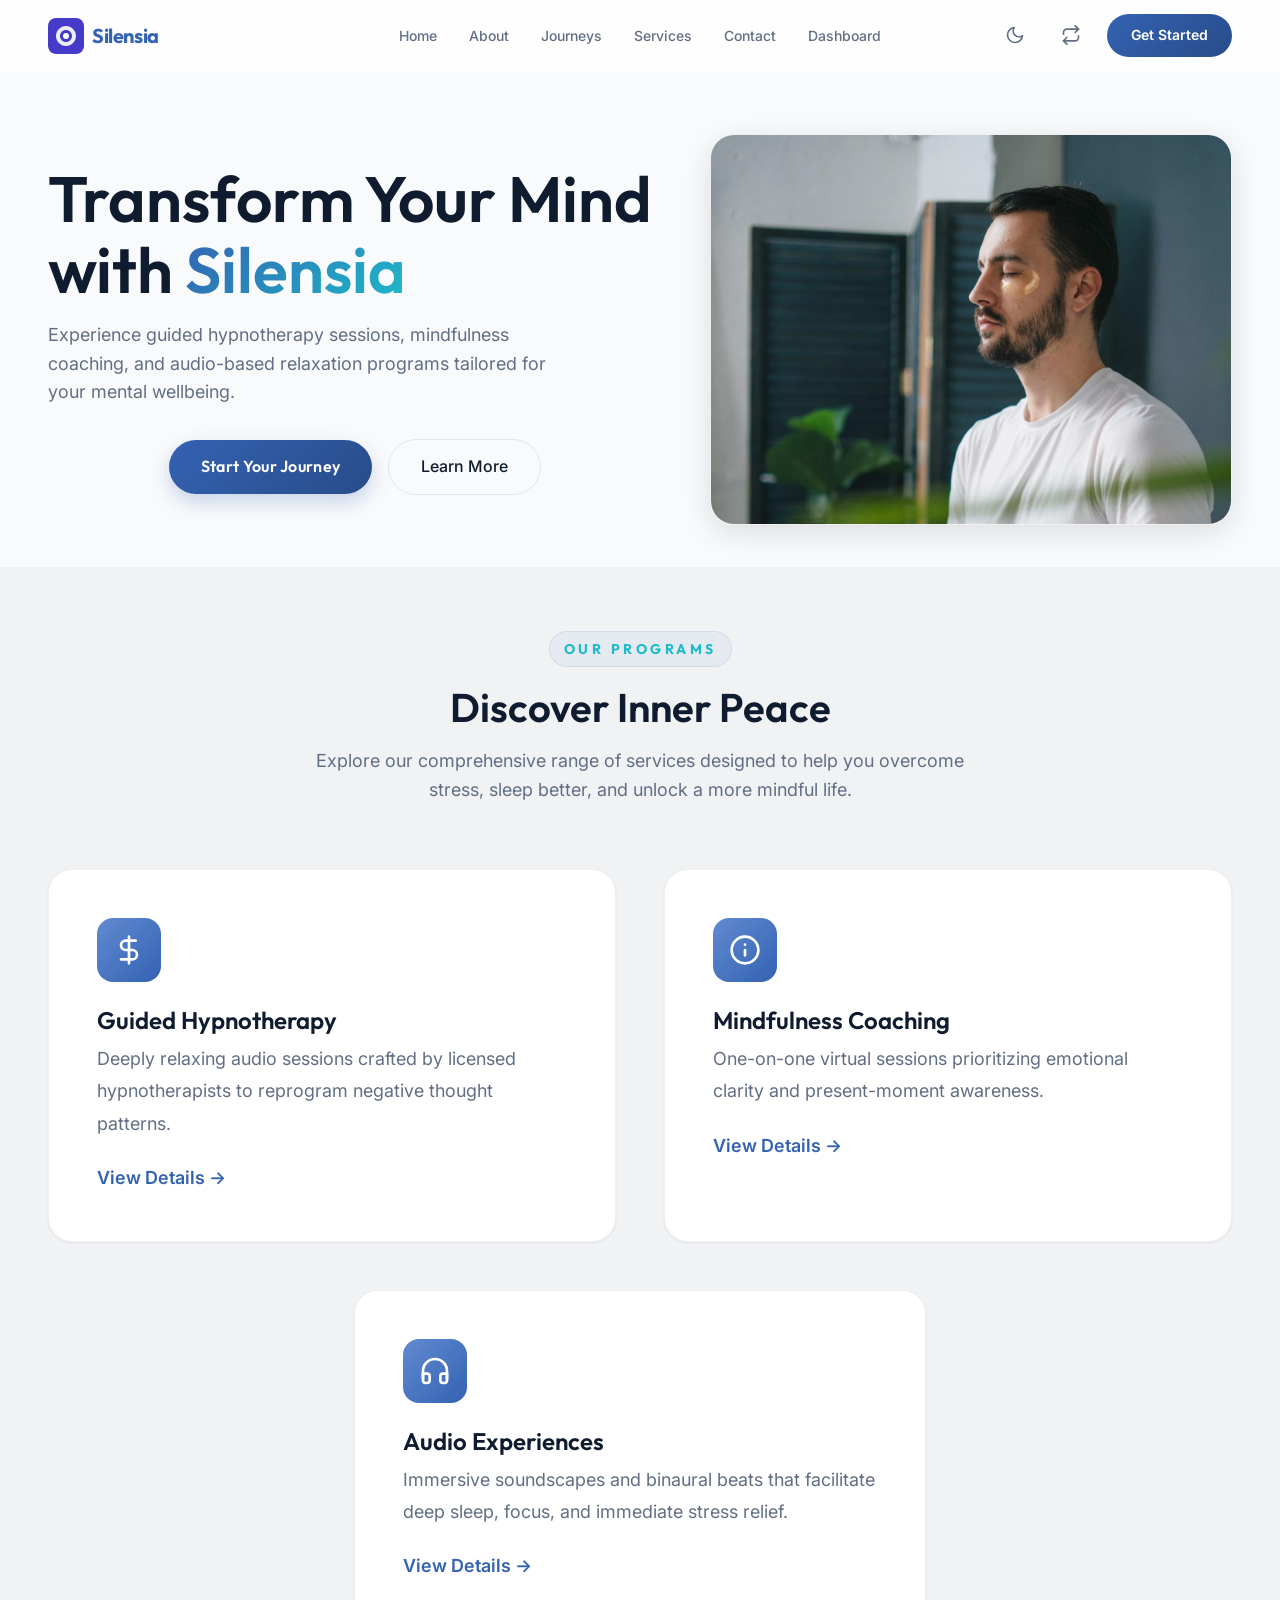
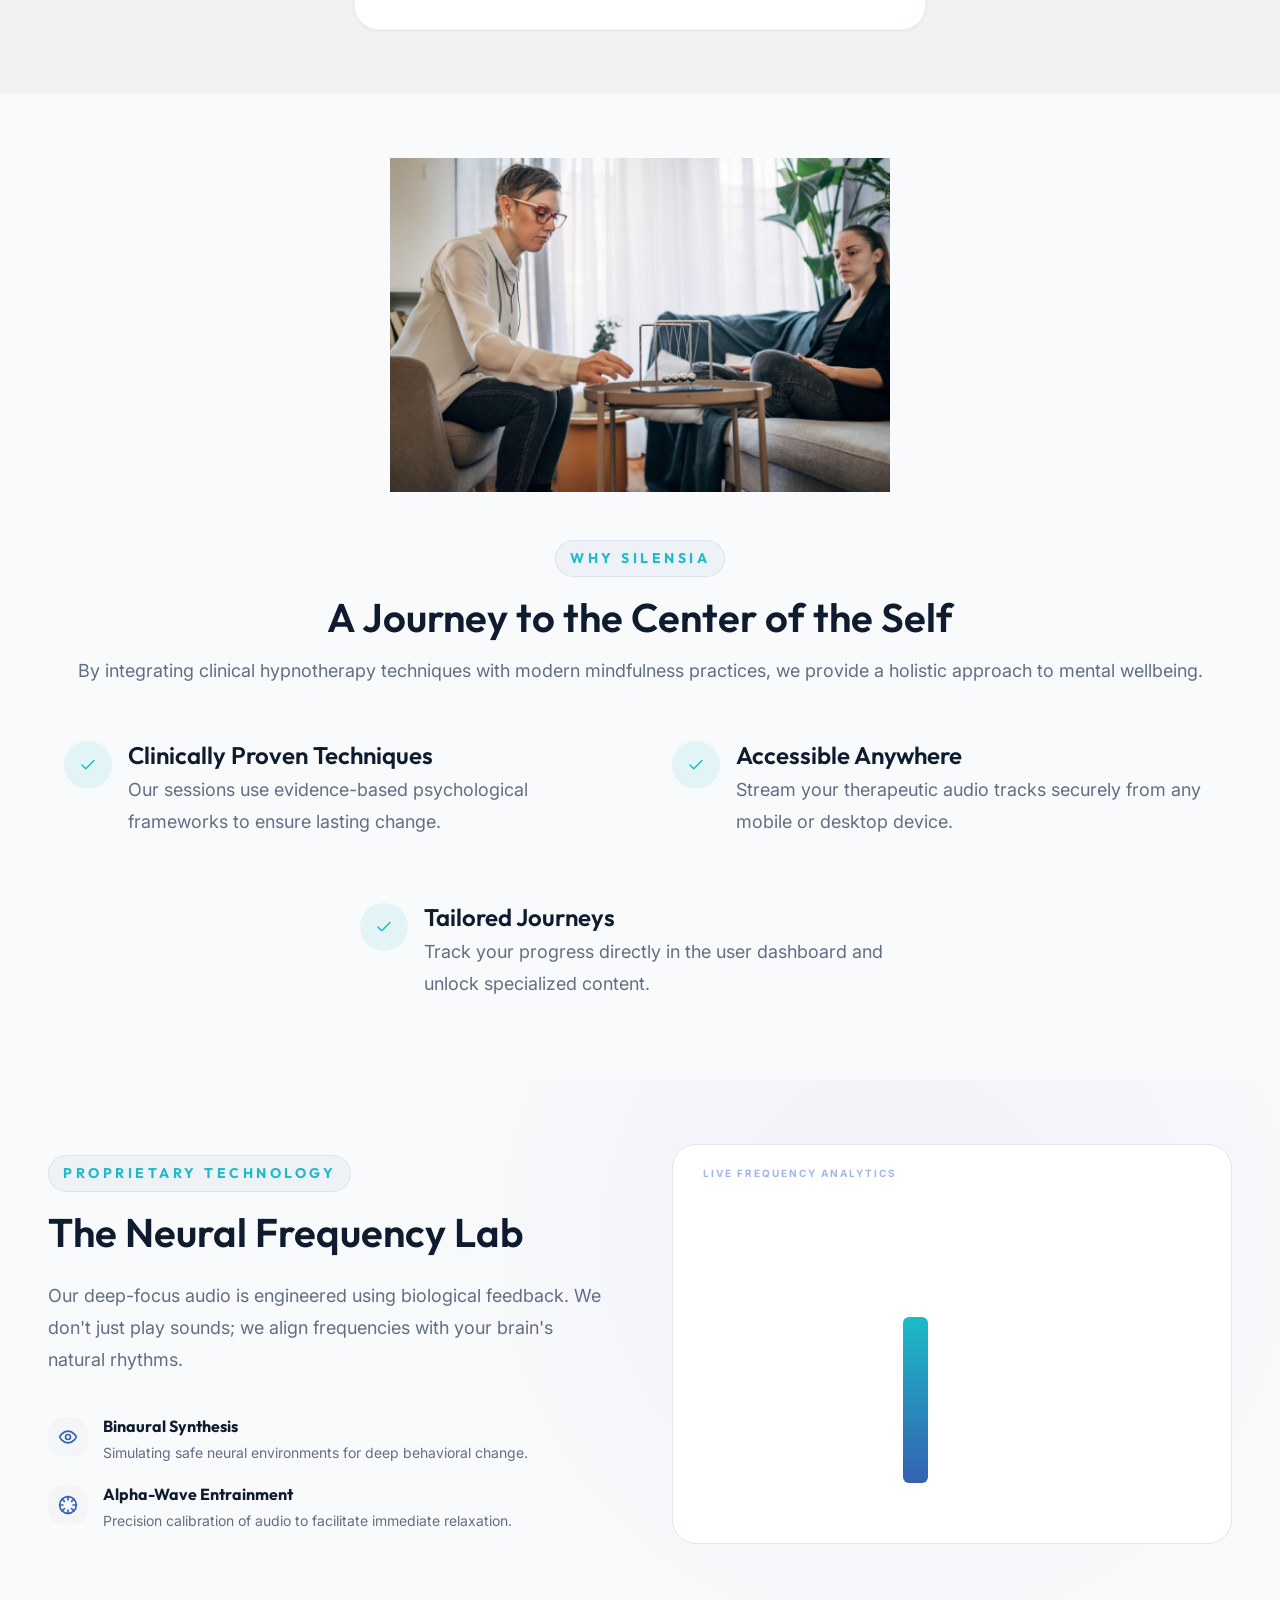
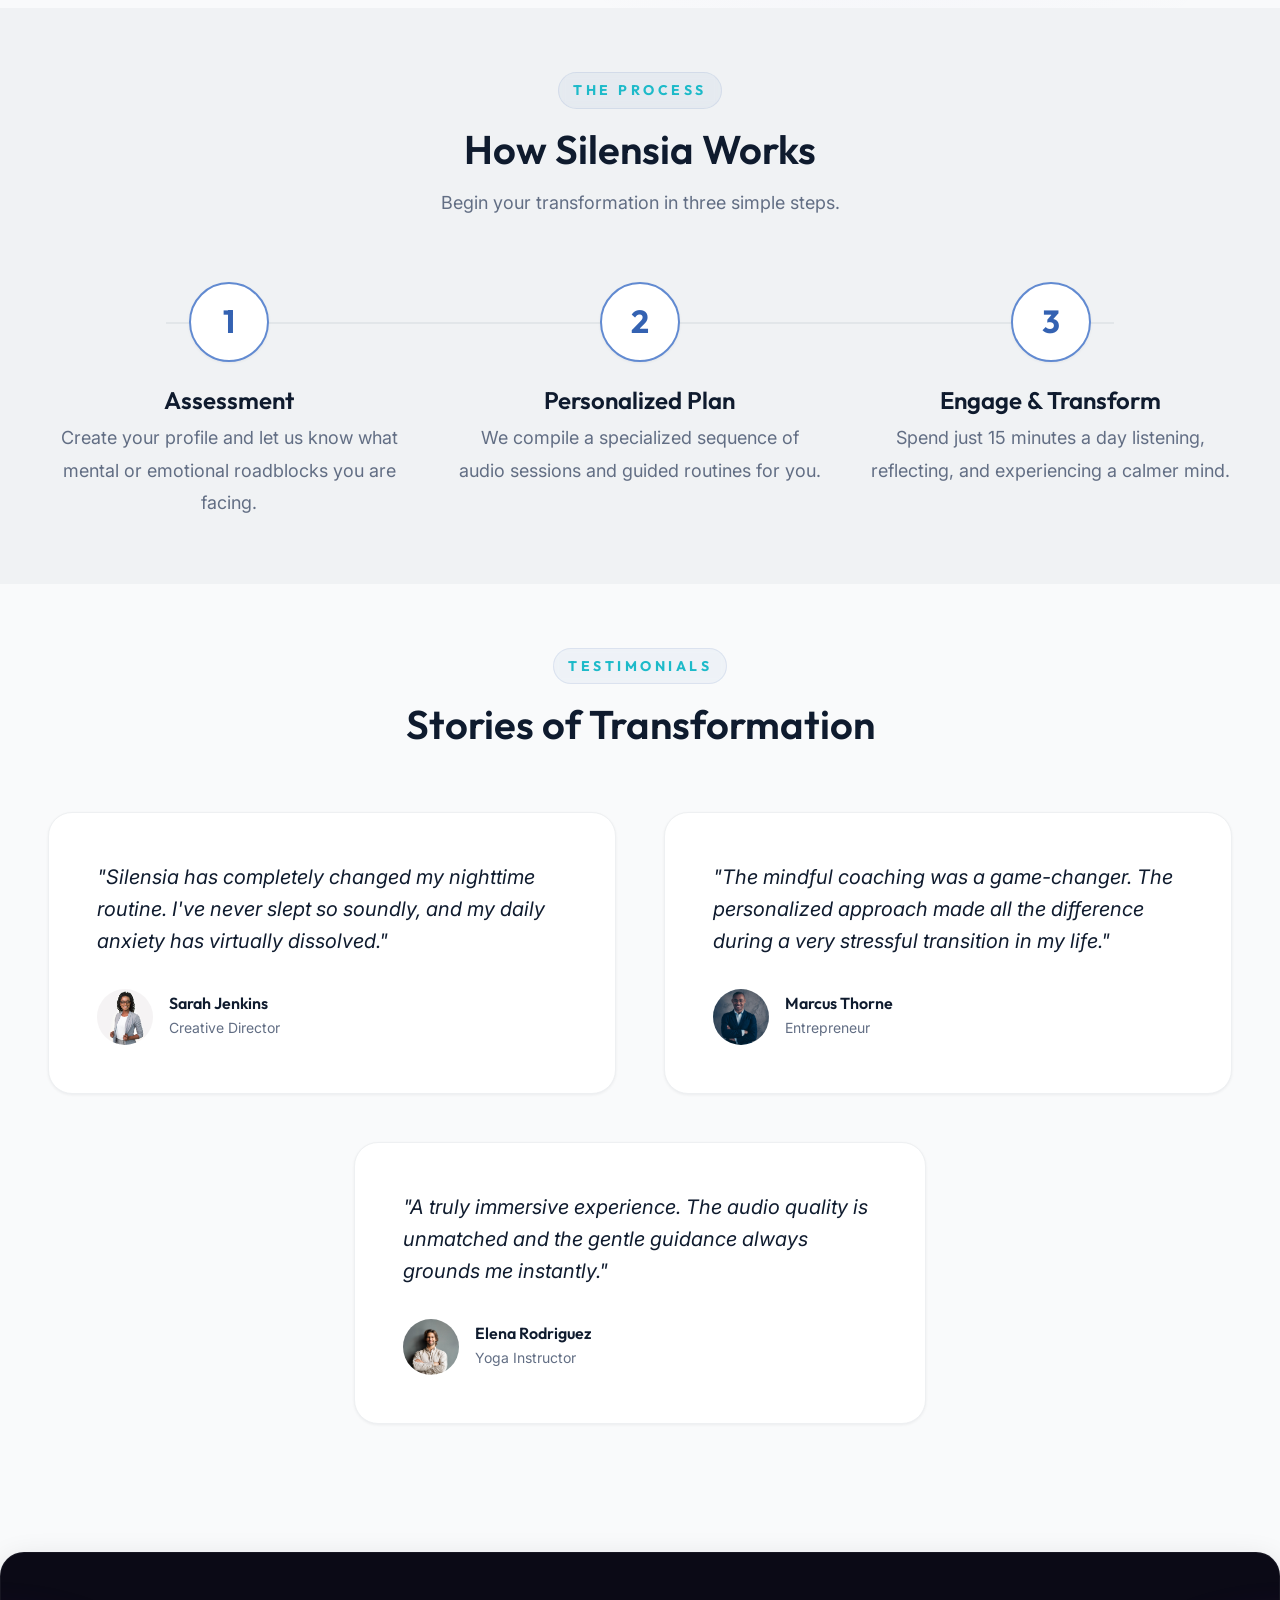
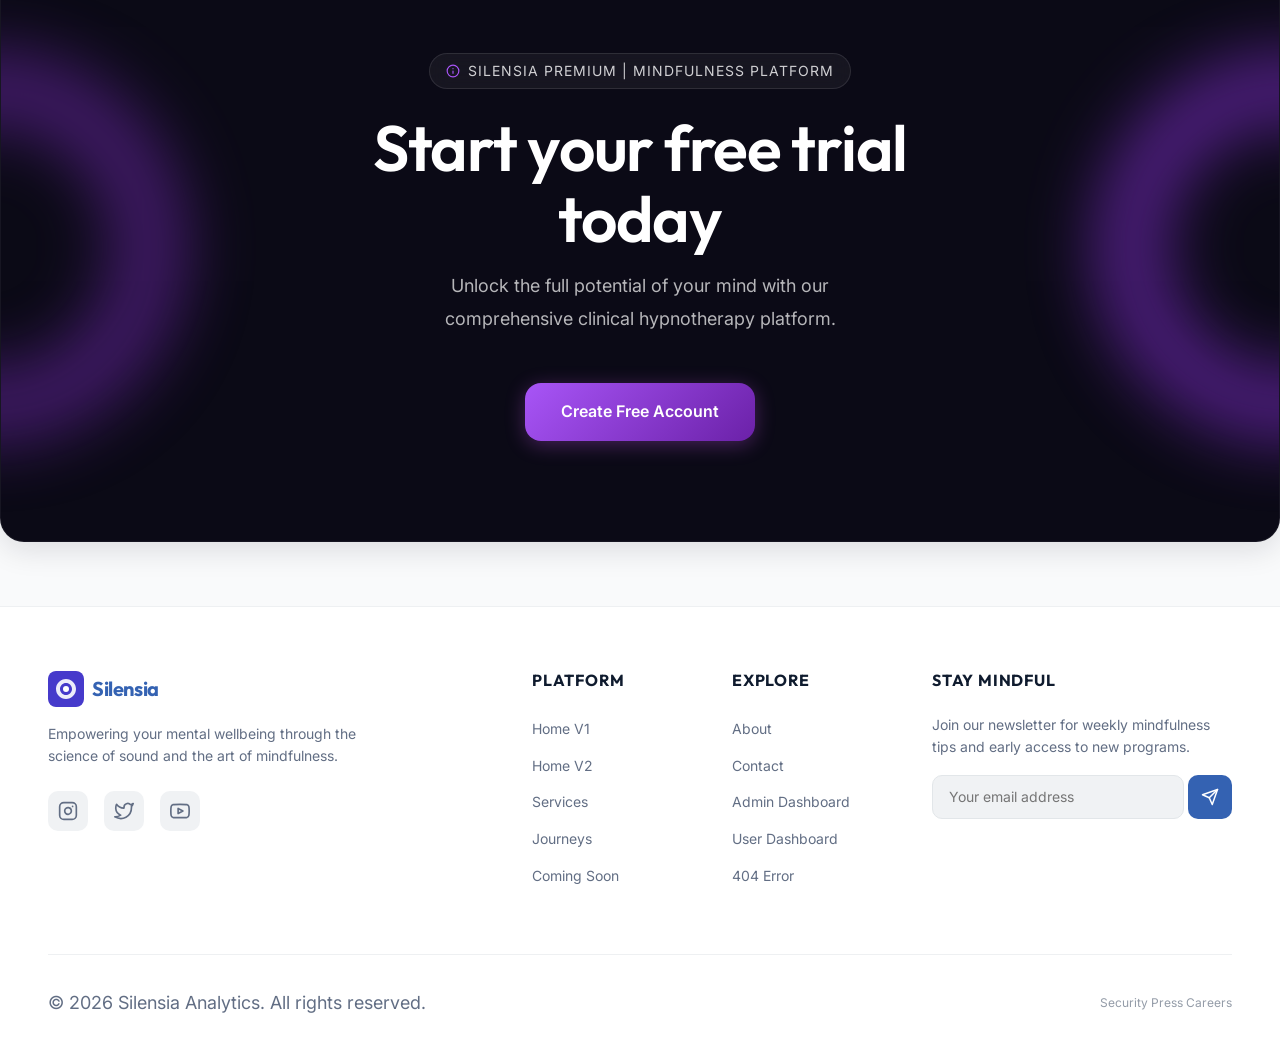
==== index.html @ dec92859 "Initial commit" ====
<!DOCTYPE html>
<html lang="en" dir="ltr" data-theme="light">
<head>
  <meta charset="UTF-8" />
  <meta name="viewport" content="width=device-width, initial-scale=1.0" />
  <meta name="description" content="Silensia — Transform your mind through guided hypnotherapy sessions, mindfulness coaching, and audio-based relaxation programs." />
  <title>Silensia — Hypnotherapy & Mindfulness</title>

  <!-- Stylesheets -->
  <link rel="stylesheet" href="css/global.css" />
  <link rel="stylesheet" href="css/index.css" />

  <link rel="icon" type="image/svg+xml" href="favicon.svg" />
</head>
<body>

  <!-- ================================================
       HEADER
       ================================================ -->
  <header class="site-header" id="site-header">

    <!-- Left: Brand -->
    <a href="index.html" class="nav-brand">
      <svg class="nav-logo" viewBox="0 0 36 36" fill="none" xmlns="http://www.w3.org/2000/svg">
        <rect width="36" height="36" rx="8" fill="hsl(245, 58%, 51%)"/>
        <path d="M18 8C12.48 8 8 12.48 8 18s4.48 10 10 10 10-4.48 10-10S23.52 8 18 8zm0 16c-3.31 0-6-2.69-6-6s2.69-6 6-6 6 2.69 6 6-2.69 6-6 6z" fill="white" opacity="0.9"/>
        <circle cx="18" cy="18" r="3" fill="white"/>
      </svg>
      <span class="nav-brand-name">Silensia</span>
    </a>

    <!-- Center: Navigation Links -->
    <nav class="nav-links" role="navigation" aria-label="Main navigation">
      <ul>
        <li class="dropdown">
          <a href="#" class="dropdown-toggle active">Home</a>
          <ul class="dropdown-menu">
            <li><a href="index.html">Home V1</a></li>
            <li><a href="home-v2.html">Home V2</a></li>
          </ul>
        </li>
        <li><a href="pages/about.html">About</a></li>
        <li><a href="pages/journeys.html">Journeys</a></li>
        <li><a href="pages/services.html">Services</a></li>
        <li><a href="pages/contact.html">Contact</a></li>
        <li class="dropdown">
          <a href="#" class="dropdown-toggle">Dashboard</a>
          <ul class="dropdown-menu">
            <li><a href="pages/user-dashboard.html">User Dashboard</a></li>
            <li><a href="pages/admin-dashboard.html">Admin Dashboard</a></li>
          </ul>
        </li>
      </ul>
    </nav>

    <!-- Right: Actions -->
    <div class="nav-actions">
      <button class="theme-toggle" aria-label="Toggle theme" id="header-theme-toggle"></button>
      <button class="rtl-toggle" aria-label="Toggle RTL" id="header-rtl-toggle"></button>
      <a href="pages/login.html" class="nav-cta" id="header-cta">Get Started</a>
    </div>

    <!-- Hamburger (mobile/tablet only) -->
    <button class="hamburger" aria-label="Open menu" aria-expanded="false" id="hamburger-btn">
      <span></span>
      <span></span>
      <span></span>
    </button>

  </header>

  <!-- ================================================
       SIDE NAV OVERLAY
       ================================================ -->
  <div class="sidenav-overlay" id="sidenav-overlay"></div>

  <!-- ================================================
       SIDE NAV DRAWER
       ================================================ -->
  <aside class="sidenav" id="sidenav" role="dialog" aria-label="Mobile navigation">

    <!-- Sidenav Header -->
    <div class="sidenav-header">
      <a href="index.html" class="nav-brand">
        <svg class="nav-logo" viewBox="0 0 36 36" fill="none" xmlns="http://www.w3.org/2000/svg">
          <rect width="36" height="36" rx="8" fill="hsl(245, 58%, 51%)"/>
          <path d="M18 8C12.48 8 8 12.48 8 18s4.48 10 10 10 10-4.48 10-10S23.52 8 18 8zm0 16c-3.31 0-6-2.69-6-6s2.69-6 6-6 6 2.69 6 6-2.69 6-6 6z" fill="white" opacity="0.9"/>
          <circle cx="18" cy="18" r="3" fill="white"/>
        </svg>
        <span class="nav-brand-name">Silensia</span>
      </a>
      <button class="sidenav-close" aria-label="Close menu" id="sidenav-close-btn">
        <svg xmlns="http://www.w3.org/2000/svg" width="20" height="20" viewBox="0 0 24 24" fill="none" stroke="currentColor" stroke-width="2" stroke-linecap="round" stroke-linejoin="round">
          <line x1="18" y1="6" x2="6" y2="18"/><line x1="6" y1="6" x2="18" y2="18"/>
        </svg>
      </button>
    </div>

    <!-- Sidenav Links -->
    <nav class="sidenav-links" role="navigation" aria-label="Mobile navigation links">
      <ul>
        <li class="sidenav-dropdown">
          <div class="sidenav-dropdown-toggle">Home</div>
          <ul class="sidenav-dropdown-menu">
            <li><a href="index.html" class="active">Home V1</a></li>
            <li><a href="home-v2.html">Home V2</a></li>
          </ul>
        </li>
        <li><a href="pages/about.html">About</a></li>
        <li><a href="pages/journeys.html">Journeys</a></li>
        <li><a href="pages/services.html">Services</a></li>
        <li><a href="pages/contact.html">Contact</a></li>
        <li class="sidenav-dropdown">
          <div class="sidenav-dropdown-toggle">Dashboard</div>
          <ul class="sidenav-dropdown-menu">
            <li><a href="pages/user-dashboard.html">User Dashboard</a></li>
            <li><a href="pages/admin-dashboard.html">Admin Dashboard</a></li>
          </ul>
        </li>
      </ul>
    </nav>

    <div class="sidenav-divider"></div>

    <!-- Sidenav Toggles -->
    <div class="sidenav-toggles">
      <button class="theme-toggle" id="sidenav-theme-toggle"></button>
      <button class="rtl-toggle" id="sidenav-rtl-toggle"></button>
    </div>

    <div class="sidenav-divider"></div>

    <!-- Sidenav CTA -->
    <a href="pages/login.html" class="nav-cta sidenav-cta" id="sidenav-cta">Get Started</a>

  </aside>

  <!-- ================================================
       MAIN CONTENT
       ================================================ -->
  <main class="page-content">
    
    <!-- 1. Hero Section -->
    <section class="hero" aria-label="Hero Section">
      <div class="hero-content">
        <h1 class="hero-title">Transform Your Mind with <span>Silensia</span></h1>
        <p class="hero-text">Experience guided hypnotherapy sessions, mindfulness coaching, and audio-based relaxation programs tailored for your mental wellbeing.</p>
        <div class="hero-cta">
          <a href="pages/login.html" class="btn-primary">Start Your Journey</a>
          <a href="pages/about.html" class="btn-secondary">Learn More</a>
        </div>
      </div>
      <div class="hero-visual">
        <!-- User will replace src later. Using an empty class specifically for theming. -->
        <img src="images/Home V1/herosection-image.jpg" alt="Transformation through Silensia" id="home-hero-img">
      </div>
    </section>

    <!-- 2. Quick Services Overview -->
    <section class="services-overview">
      <div class="section-header">
        <span class="section-tag">Our Programs</span>
        <h2 class="section-title">Discover Inner Peace</h2>
        <p class="section-text">Explore our comprehensive range of services designed to help you overcome stress, sleep better, and unlock a more mindful life.</p>
      </div>
      <div class="services-grid">
        <!-- Service 1 -->
        <div class="service-card">
          <div class="service-icon">
            <svg xmlns="http://www.w3.org/2000/svg" width="32" height="32" viewBox="0 0 24 24" fill="none" stroke="currentColor" stroke-width="2" stroke-linecap="round" stroke-linejoin="round"><path d="M12 2v20M17 5H9.5a3.5 3.5 0 0 0 0 7h5a3.5 3.5 0 0 1 0 7H6"/></svg>
          </div>
          <h3 class="service-title">Guided Hypnotherapy</h3>
          <p class="service-desc">Deeply relaxing audio sessions crafted by licensed hypnotherapists to reprogram negative thought patterns.</p>
          <a href="pages/services.html" class="service-link">View Details &rarr;</a>
        </div>
        <!-- Service 2 -->
        <div class="service-card">
          <div class="service-icon">
            <svg xmlns="http://www.w3.org/2000/svg" width="32" height="32" viewBox="0 0 24 24" fill="none" stroke="currentColor" stroke-width="2" stroke-linecap="round" stroke-linejoin="round"><circle cx="12" cy="12" r="10"/><path d="M12 16v-4"/><path d="M12 8h.01"/></svg>
          </div>
          <h3 class="service-title">Mindfulness Coaching</h3>
          <p class="service-desc">One-on-one virtual sessions prioritizing emotional clarity and present-moment awareness.</p>
          <a href="pages/services.html" class="service-link">View Details &rarr;</a>
        </div>
        <!-- Service 3 -->
        <div class="service-card">
          <div class="service-icon">
            <svg xmlns="http://www.w3.org/2000/svg" width="32" height="32" viewBox="0 0 24 24" fill="none" stroke="currentColor" stroke-width="2" stroke-linecap="round" stroke-linejoin="round"><path d="M3 18v-6a9 9 0 0 1 18 0v6"/><path d="M21 19a2 2 0 0 1-2 2h-1a2 2 0 0 1-2-2v-3a2 2 0 0 1 2-2h3zM3 19a2 2 0 0 0 2 2h1a2 2 0 0 0 2-2v-3a2 2 0 0 0-2-2H3z"/></svg>
          </div>
          <h3 class="service-title">Audio Experiences</h3>
          <p class="service-desc">Immersive soundscapes and binaural beats that facilitate deep sleep, focus, and immediate stress relief.</p>
          <a href="pages/services.html" class="service-link">View Details &rarr;</a>
        </div>
      </div>
    </section>

    <!-- 3. Key Benefits -->
    <section class="benefits">
      <div class="benefits-visual">
        <img src="images/Home V1/Why Silensia.jpg" alt="The Silensia Philosophy" id="home-benefits-img">
      </div>
      <div class="benefits-content">
        <span class="section-tag">Why Silensia</span>
        <h2 class="section-title">A Journey to the Center of the Self</h2>
        <p class="section-text">By integrating clinical hypnotherapy techniques with modern mindfulness practices, we provide a holistic approach to mental wellbeing.</p>
        
        <div class="benefit-list">
          <div class="benefit-item">
            <div class="benefit-icon">
              <svg xmlns="http://www.w3.org/2000/svg" width="18" height="18" viewBox="0 0 24 24" fill="none" stroke="currentColor" stroke-width="2" stroke-linecap="round" stroke-linejoin="round"><polyline points="20 6 9 17 4 12"/></svg>
            </div>
            <div class="benefit-text-wrap">
              <h4>Clinically Proven Techniques</h4>
              <p>Our sessions use evidence-based psychological frameworks to ensure lasting change.</p>
            </div>
          </div>
          <div class="benefit-item">
            <div class="benefit-icon">
              <svg xmlns="http://www.w3.org/2000/svg" width="18" height="18" viewBox="0 0 24 24" fill="none" stroke="currentColor" stroke-width="2" stroke-linecap="round" stroke-linejoin="round"><polyline points="20 6 9 17 4 12"/></svg>
            </div>
            <div class="benefit-text-wrap">
              <h4>Accessible Anywhere</h4>
              <p>Stream your therapeutic audio tracks securely from any mobile or desktop device.</p>
            </div>
          </div>
          <div class="benefit-item">
            <div class="benefit-icon">
              <svg xmlns="http://www.w3.org/2000/svg" width="18" height="18" viewBox="0 0 24 24" fill="none" stroke="currentColor" stroke-width="2" stroke-linecap="round" stroke-linejoin="round"><polyline points="20 6 9 17 4 12"/></svg>
            </div>
            <div class="benefit-text-wrap">
              <h4>Tailored Journeys</h4>
              <p>Track your progress directly in the user dashboard and unlock specialized content.</p>
            </div>
          </div>
        </div>
      </div>
    </section>

    <!-- NEW SECTION: NEURAL FREQUENCY LAB (Exclusive to Home V1) -->
    <section class="neural-lab" aria-label="Neural Frequency Lab">
      <div class="neural-lab-container">
        <div class="neural-lab-grid">
          <div class="lab-content">
              <span class="section-tag neural-tag">Proprietary Technology</span>
              <h2 class="section-title">The Neural Frequency Lab</h2>
              <p>Our deep-focus audio is engineered using biological feedback. We don't just play sounds; we align frequencies with your brain's natural rhythms.</p>
              
              <div class="technology-stack">
                  <div class="tech-item">
                      <div class="tech-icon"><svg xmlns="http://www.w3.org/2000/svg" width="20" height="20" viewBox="0 0 24 24" fill="none" stroke="currentColor" stroke-width="2" stroke-linecap="round" stroke-linejoin="round"><path d="M2 12s3-7 10-7 10 7 10 7-3 7-10 7-10-7-10-7Z"/><circle cx="12" cy="12" r="3"/></svg></div>
                      <div class="tech-info">
                          <h5>Binaural Synthesis</h5>
                          <p>Simulating safe neural environments for deep behavioral change.</p>
                      </div>
                  </div>
                  <div class="tech-item">
                      <div class="tech-icon"><svg xmlns="http://www.w3.org/2000/svg" width="20" height="20" viewBox="0 0 24 24" fill="none" stroke="currentColor" stroke-width="2" stroke-linecap="round" stroke-linejoin="round"><circle cx="12" cy="12" r="10"/><path d="M12 2v4"/><path d="M12 18v4"/><path d="M4.93 4.93l2.83 2.83"/><path d="M16.24 16.24l2.83 2.83"/><path d="M2 12h4"/><path d="M18 12h4"/><path d="M4.93 19.07l2.83-2.83"/><path d="M16.24 7.76l2.83-2.83"/></svg></div>
                      <div class="tech-info">
                          <h5>Alpha-Wave Entrainment</h5>
                          <p>Precision calibration of audio to facilitate immediate relaxation.</p>
                      </div>
                  </div>
              </div>
          </div>
          <div class="lab-visual">
              <div class="freq-bar"></div>
              <div class="freq-bar"></div>
              <div class="freq-bar"></div>
              <div class="freq-bar"></div>
              <div class="freq-bar"></div>
              <div class="freq-bar"></div>
              <div class="freq-bar"></div>
          </div>
        </div>
      </div>
    </section>

    <!-- 4. How it Works -->
    <section class="how-it-works">
      <div class="section-header">
        <span class="section-tag">The Process</span>
        <h2 class="section-title">How Silensia Works</h2>
        <p class="section-text">Begin your transformation in three simple steps.</p>
      </div>
      <div class="steps-grid">
        <div class="step-card">
          <div class="step-number">1</div>
          <h3 class="step-title">Assessment</h3>
          <p class="step-desc">Create your profile and let us know what mental or emotional roadblocks you are facing.</p>
        </div>
        <div class="step-card">
          <div class="step-number">2</div>
          <h3 class="step-title">Personalized Plan</h3>
          <p class="step-desc">We compile a specialized sequence of audio sessions and guided routines for you.</p>
        </div>
        <div class="step-card">
          <div class="step-number">3</div>
          <h3 class="step-title">Engage & Transform</h3>
          <p class="step-desc">Spend just 15 minutes a day listening, reflecting, and experiencing a calmer mind.</p>
        </div>
      </div>
    </section>

    <!-- 5. Testimonials -->
    <section class="testimonials">
      <div class="section-header">
        <span class="section-tag">Testimonials</span>
        <h2 class="section-title">Stories of Transformation</h2>
      </div>
      <div class="testimonial-grid">
        <div class="testimonial-card">
          <p class="testimonial-quote">"Silensia has completely changed my nighttime routine. I've never slept so soundly, and my daily anxiety has virtually dissolved."</p>
          <div class="testimonial-author">
            <!-- Avatar Placeholder class -->
            <img src="images/Home V1/Sarah Jenkins.jpg" alt="Sarah Jenkins" class="author-avatar">
            <div class="author-info">
              <h5>Sarah Jenkins</h5>
              <p>Creative Director</p>
            </div>
          </div>
        </div>
        <div class="testimonial-card">
          <p class="testimonial-quote">"The mindful coaching was a game-changer. The personalized approach made all the difference during a very stressful transition in my life."</p>
          <div class="testimonial-author">
            <img src="images/Home V1/Marcus Thorne.jpg" alt="Marcus Thorne" class="author-avatar">
            <div class="author-info">
              <h5>Marcus Thorne</h5>
              <p>Entrepreneur</p>
            </div>
          </div>
        </div>
        <div class="testimonial-card">
          <p class="testimonial-quote">"A truly immersive experience. The audio quality is unmatched and the gentle guidance always grounds me instantly."</p>
          <div class="testimonial-author">
            <img src="images/Home V1/Elena Rodriguez.jpg" alt="Elena Rodriguez" class="author-avatar">
            <div class="author-info">
              <h5>Elena Rodriguez</h5>
              <p>Yoga Instructor</p>
            </div>
          </div>
        </div>
      </div>
    </section>

    <!-- 6. Final CTA -->
    <section class="final-cta">
      <!-- Glow shapes -->
      <div class="cta-glow glow-left"></div>
      <div class="cta-glow glow-right"></div>
      
      <div class="cta-content">
        <div class="cta-badge">
           <svg width="14" height="14" viewBox="0 0 24 24" fill="none" stroke="currentColor" stroke-width="2" stroke-linecap="round" stroke-linejoin="round"><circle cx="12" cy="12" r="10"/><path d="M12 16v-4"/><path d="M12 8h.01"/></svg>
           <span>Silensia Premium | Mindfulness Platform</span>
        </div>
        <h2 class="cta-title">Start your free trial today</h2>
        <p class="cta-text">Unlock the full potential of your mind with our comprehensive clinical hypnotherapy platform.</p>
        <a href="pages/login.html" class="cta-btn">Create Free Account</a>
      </div>
    </section>

  </main>

  <!-- ================================================
       FOOTER
       ================================================ -->
  <footer class="site-footer">
    <div class="footer-container">
      
      <!-- Footer Top: Branding & Links -->
      <div class="footer-top">
        <div class="footer-brand">
          <a href="index.html" class="nav-brand">
            <svg class="nav-logo" viewBox="0 0 36 36" fill="none" xmlns="http://www.w3.org/2000/svg">
              <rect width="36" height="36" rx="8" fill="hsl(245, 58%, 51%)"/>
              <path d="M18 8C12.48 8 8 12.48 8 18s4.48 10 10 10 10-4.48 10-10S23.52 8 18 8zm0 16c-3.31 0-6-2.69-6-6s2.69-6 6-6 6 2.69 6 6-2.69 6-6 6z" fill="white" opacity="0.9"/>
              <circle cx="18" cy="18" r="3" fill="white"/>
            </svg>
            <span class="nav-brand-name">Silensia</span>
          </a>
          <p class="footer-tagline">Empowering your mental wellbeing through the science of sound and the art of mindfulness.</p>
          <div class="social-links">
            <a href="#" aria-label="Instagram">
              <svg xmlns="http://www.w3.org/2000/svg" width="20" height="20" viewBox="0 0 24 24" fill="none" stroke="currentColor" stroke-width="2" stroke-linecap="round" stroke-linejoin="round"><rect x="2" y="2" width="20" height="20" rx="5" ry="5"/><path d="M16 11.37A4 4 0 1 1 12.63 8 4 4 0 0 1 16 11.37z"/><line x1="17.5" y1="6.5" x2="17.51" y2="6.5"/></svg>
            </a>
            <a href="#" aria-label="Twitter">
              <svg xmlns="http://www.w3.org/2000/svg" width="20" height="20" viewBox="0 0 24 24" fill="none" stroke="currentColor" stroke-width="2" stroke-linecap="round" stroke-linejoin="round"><path d="M23 3a10.9 10.9 0 0 1-3.14 1.53 4.48 4.48 0 0 0-7.86 3v1A10.66 10.66 0 0 1 3 4s-4 9 5 13a11.64 11.64 0 0 1-7 2c9 5 20 0 20-11.5a4.5 4.5 0 0 0-.08-.83A7.72 7.72 0 0 0 23 3z"/></svg>
            </a>
            <a href="#" aria-label="YouTube">
              <svg xmlns="http://www.w3.org/2000/svg" width="20" height="20" viewBox="0 0 24 24" fill="none" stroke="currentColor" stroke-width="2" stroke-linecap="round" stroke-linejoin="round"><path d="M22.54 6.42a2.78 2.78 0 0 0-1.94-2C18.88 4 12 4 12 4s-6.88 0-8.6.42a2.78 2.78 0 0 0-1.94 2C1 8.11 1 12 1 12s0 3.89.42 5.58a2.78 2.78 0 0 0 1.94 2c1.72.42 8.6.42 8.6.42s6.88 0 8.6-.42a2.78 2.78 0 0 0 1.94-2C23 15.89 23 12 23 12s0-3.89-.42-5.58z"/><polyline points="9.75 15.02 15.5 12 9.75 8.98 9.75 15.02"/></svg>
            </a>
          </div>
        </div>

        <div class="footer-nav">
          <div class="footer-nav-col">
            <h4 class="footer-title">Platform</h4>
            <ul>
              <li><a href="index.html">Home V1</a></li>
              <li><a href="home-v2.html">Home V2</a></li>
              <li><a href="pages/services.html">Services</a></li>
              <li><a href="pages/journeys.html">Journeys</a></li>
              <li><a href="pages/coming-soon.html">Coming Soon</a></li>
            </ul>
          </div>
          <div class="footer-nav-col">
            <h4 class="footer-title">Explore</h4>
            <ul>
              <li><a href="pages/about.html">About</a></li>
              <li><a href="pages/contact.html">Contact</a></li>
              <li><a href="pages/admin-dashboard.html">Admin Dashboard</a></li>
              <li><a href="pages/user-dashboard.html">User Dashboard</a></li>
              <li><a href="pages/404.html">404 Error</a></li>
            </ul>
          </div>
          <div class="footer-nav-col newsletter-col">
            <h4 class="footer-title">Stay Mindful</h4>
            <p>Join our newsletter for weekly mindfulness tips and early access to new programs.</p>
            <form class="newsletter-form">
              <input type="email" placeholder="Your email address" required>
              <button type="submit" aria-label="Subscribe">
                <svg xmlns="http://www.w3.org/2000/svg" width="18" height="18" viewBox="0 0 24 24" fill="none" stroke="currentColor" stroke-width="2" stroke-linecap="round" stroke-linejoin="round"><line x1="22" y1="2" x2="11" y2="13"/><polyline points="22 2 15 22 11 13 2 9 22 2"/></svg>
              </button>
            </form>
          </div>
        </div>
      </div>

      <div class="footer-bottom">
        <p>&copy; 2026 Silensia Analytics. All rights reserved.</p>
        <div class="footer-bottom-links">
          <a href="#">Security</a>
          <a href="#">Press</a>
          <a href="#">Careers</a>
        </div>
      </div>
    </div>
  </footer>

  <!-- Scripts -->
  <script src="js/global.js"></script>
  <script src="js/index.js"></script>
</body>
</html>
---- css/global.css ----
/* ============================================================
   SILENSIA — Global Design System
   ============================================================ */

/* ---------- Google Fonts ---------- */
@import url('https://fonts.googleapis.com/css2?family=Inter:wght@300;400;500;600;700&family=Outfit:wght@300;400;500;600;700&display=swap');

/* ============================================================
   1. DESIGN TOKENS (Custom Properties)
   ============================================================ */

:root {
  /* --- Color Palette (Light Mode) --- */
  --color-primary:        hsl(218, 55%, 45%);
  --color-primary-light:  hsl(218, 55%, 60%);
  --color-primary-dark:   hsl(218, 55%, 35%);
  --color-accent:         hsl(185, 75%, 45%);
  --color-accent-light:   hsl(185, 75%, 60%);

  --color-bg:             hsl(210, 20%, 98%);
  --color-bg-alt:         hsl(210, 16%, 95%);
  --color-surface:        hsl(0, 0%, 100%);
  --color-surface-hover:  hsl(210, 16%, 96%);

  --color-text:           hsl(218, 50%, 12%);
  --color-text-secondary: hsl(218, 15%, 45%);
  --color-text-muted:     hsl(218, 10%, 62%);

  --color-border:         hsl(210, 14%, 90%);
  --color-border-light:   hsl(210, 14%, 94%);

  --color-overlay:        hsla(218, 50%, 10%, 0.45);

  /* --- Shadows --- */
  --shadow-sm:   0 1px 3px  hsla(240, 20%, 10%, 0.06);
  --shadow-md:   0 4px 12px hsla(240, 20%, 10%, 0.08);
  --shadow-lg:   0 8px 30px hsla(240, 20%, 10%, 0.12);
  --shadow-header: 0 1px 8px hsla(240, 20%, 10%, 0.06);

  /* --- Typography (Tokens) --- */
  --font-heading: 'Outfit', sans-serif;
  --font-body:    'Inter', sans-serif;

  --fs-xs:   0.75rem;
  --fs-sm:   0.875rem;
  --fs-base: 1rem;
  --fs-md:   1.125rem;
  --fs-lg:   1.25rem;
  --fs-xl:   1.5rem;
  --fs-2xl:  2rem;
  --fs-3xl:  2.5rem;
  --fs-4xl:  3rem;

  /* --- Typography (Semantic Tokens) --- */
  --fs-hero:             clamp(2.5rem, 6vw, 4rem);     /* Target 64px */
  --fs-section-title:    clamp(2rem, 4vw, 2.5rem);      /* Target 40px */
  --fs-section-subtitle: 1.5rem;                        /* Target 24px */
  --fs-body:             1.125rem;                      /* Target 18px */
  --fs-label:            0.875rem;                      /* Target 14px */
  --fs-button:           1rem;

  --fw-light:    300;
  --fw-regular:  400;
  --fw-medium:   500;
  --fw-semibold: 600;
  --fw-bold:     700;

  --lh-tight:  1.2;
  --lh-normal: 1.6;
  --lh-loose:  1.8;

  /* --- Spacing --- */
  --space-xs:  0.25rem;
  --space-sm:  0.5rem;
  --space-md:  1rem;
  --space-lg:  1.5rem;
  --space-xl:  2rem;
  --space-2xl: 3rem;
  --space-3xl: 4rem;

  /* --- Layout --- */
  --header-height:   72px;
  --sidenav-width:   300px;
  --container-max:   1440px;
  --container-pad:   clamp(1rem, 4vw, 3rem);

  /* --- Radius --- */
  --radius-sm:  6px;
  --radius-md:  10px;
  --radius-lg:  16px;
  --radius-xl:  24px;
  --radius-full: 9999px;

  /* --- Transitions --- */
  --ease-smooth:  cubic-bezier(0.4, 0, 0.2, 1);
  --ease-bounce:  cubic-bezier(0.34, 1.56, 0.64, 1);
  --duration-fast:   180ms;
  --duration-normal: 300ms;
  --duration-slow:   500ms;
}

/* ============================================================
   2. DARK MODE TOKENS
   ============================================================ */

[data-theme="dark"] {
  --color-primary:        hsl(218, 70%, 65%);
  --color-primary-light:  hsl(218, 70%, 75%);
  --color-primary-dark:   hsl(218, 70%, 55%);
  --color-accent:         hsl(185, 75%, 55%);
  --color-accent-light:   hsl(185, 75%, 65%);

  --color-bg:             hsl(218, 25%, 8%);
  --color-bg-alt:         hsl(218, 22%, 11%);
  --color-surface:        hsl(218, 20%, 14%);
  --color-surface-hover:  hsl(218, 20%, 17%);

  --color-text:           hsl(210, 15%, 95%);
  --color-text-secondary: hsl(218, 12%, 65%);
  --color-text-muted:     hsl(218, 10%, 55%);

  --color-border:         hsl(218, 15%, 22%);
  --color-border-light:   hsl(218, 15%, 18%);

  --color-overlay:        hsla(218, 30%, 4%, 0.6);

  --shadow-sm:   0 1px 3px  hsla(0, 0%, 0%, 0.2);
  --shadow-md:   0 4px 12px hsla(0, 0%, 0%, 0.25);
  --shadow-lg:   0 8px 30px hsla(0, 0%, 0%, 0.35);
  --shadow-header: 0 1px 8px hsla(0, 0%, 0%, 0.2);
}

/* ============================================================
   3. RESET & BASE
   ============================================================ */

*,
*::before,
*::after {
  margin: 0;
  padding: 0;
  box-sizing: border-box;
}

html {
  scroll-behavior: smooth;
  -webkit-text-size-adjust: 100%;
}

body {
  font-family: var(--font-body);
  font-size: var(--fs-body);
  font-weight: var(--fw-regular);
  line-height: var(--lh-normal);
  color: var(--color-text);
  background-color: var(--color-bg);
  -webkit-font-smoothing: antialiased;
  -moz-osx-font-smoothing: grayscale;
  transition: background-color var(--duration-normal) var(--ease-smooth),
              color var(--duration-normal) var(--ease-smooth);
}

body.nav-open {
  overflow: hidden;
}

h1, h2, h3, h4, h5, h6 {
  font-family: var(--font-heading);
  font-weight: var(--fw-semibold);
  line-height: var(--lh-tight);
  color: var(--color-text);
}

h1 { font-size: var(--fs-hero); }
h2 { font-size: var(--fs-section-title); }
h3 { font-size: var(--fs-section-subtitle); }
h4 { font-size: 1.25rem; }
h5 { font-size: 1.125rem; }
h6 { font-size: 1rem; }

p {
  font-size: var(--fs-body);
  line-height: var(--lh-loose);
  color: var(--color-text-secondary);
}

a {
  text-decoration: none;
  color: inherit;
  transition: color var(--duration-fast) var(--ease-smooth);
}

ul, ol {
  list-style: none;
}

img {
  max-width: 100%;
  height: auto;
  display: block;
}

button {
  font-family: inherit;
  font-size: var(--fs-button);
  border: none;
  background: none;
  cursor: pointer;
  color: inherit;
}

label, .section-tag, .badge {
  font-size: var(--fs-label);
  font-weight: var(--fw-semibold);
  color: var(--color-text-secondary);
}

/* ============================================================
   4. HEADER — SITE HEADER
   ============================================================ */

.site-header {
  position: fixed;
  top: 0;
  left: 0;
  right: 0;
  z-index: 1000;
  display: flex;
  align-items: center;
  justify-content: space-between;
  height: var(--header-height);
  padding: 0 var(--container-pad);
  background-color: hsla(0, 0%, 100%, 0.8);
  backdrop-filter: blur(4px);
  -webkit-backdrop-filter: blur(4px);
  border-bottom: 1px solid transparent;
  transition: background-color var(--duration-normal) var(--ease-smooth),
              border-color var(--duration-normal) var(--ease-smooth),
              box-shadow var(--duration-normal) var(--ease-smooth);
}

[data-theme="dark"] .site-header {
  background-color: hsla(218, 25%, 8%, 0.85);
}

.site-header.scrolled {
  background-color: hsla(0, 0%, 100%, 0.95);
  backdrop-filter: blur(16px);
  -webkit-backdrop-filter: blur(16px);
  border-bottom-color: var(--color-border-light);
  box-shadow: var(--shadow-header);
}

[data-theme="dark"] .site-header.scrolled {
  background-color: hsla(218, 25%, 8%, 0.95);
}

/* ---------- 4a. Nav Brand (Left) ---------- */

.nav-brand {
  display: flex;
  align-items: center;
  gap: var(--space-sm);
  text-decoration: none;
  flex-shrink: 0;
}

.nav-logo {
  width: 36px;
  height: 36px;
  border-radius: var(--radius-sm);
}

.nav-brand-name {
  font-family: var(--font-heading);
  font-size: var(--fs-lg);
  font-weight: var(--fw-bold);
  color: var(--color-primary);
  letter-spacing: -0.02em;
}

/* ---------- 4b. Nav Links (Center) ---------- */

.nav-links {
  position: absolute;
  left: 50%;
  transform: translateX(-50%);
}

.nav-links ul {
  display: flex;
  align-items: center;
  gap: var(--space-xl);
}

.nav-links a {
  position: relative;
  font-size: var(--fs-sm);
  font-weight: var(--fw-medium);
  color: var(--color-text-secondary);
  padding: var(--space-xs) 0;
  transition: color var(--duration-fast) var(--ease-smooth);
}

.nav-links a::after {
  content: '';
  position: absolute;
  bottom: -2px;
  left: 0;
  width: 0;
  height: 2px;
  background-color: var(--color-primary);
  border-radius: var(--radius-full);
  transition: width var(--duration-normal) var(--ease-smooth);
}

.nav-links a:hover,
.nav-links a.active {
  color: var(--color-text);
}

.nav-links a:hover::after,
.nav-links a.active::after {
  width: 100%;
}

/* ---------- 4c. Nav Actions (Right) ---------- */

.nav-actions {
  display: flex;
  align-items: center;
  gap: var(--space-md);
  flex-shrink: 0;
}

.theme-toggle,
.rtl-toggle {
  display: flex;
  align-items: center;
  justify-content: center;
  width: 40px;
  height: 40px;
  border-radius: var(--radius-md);
  color: var(--color-text-secondary);
  transition: background-color var(--duration-fast) var(--ease-smooth),
              color var(--duration-fast) var(--ease-smooth);
}

.theme-toggle:hover,
.rtl-toggle:hover {
  background-color: var(--color-surface-hover);
  color: var(--color-text);
}

.theme-toggle svg,
.rtl-toggle svg {
  width: 20px;
  height: 20px;
}

.nav-cta {
  display: inline-flex;
  align-items: center;
  justify-content: center;
  padding: 10px 24px;
  font-size: var(--fs-sm);
  font-weight: var(--fw-semibold);
  color: #fff;
  background: linear-gradient(135deg, var(--color-primary), var(--color-primary-dark));
  border-radius: var(--radius-full);
  transition: transform var(--duration-fast) var(--ease-smooth),
              box-shadow var(--duration-fast) var(--ease-smooth);
}

.nav-cta:hover {
  transform: translateY(-1px);
  box-shadow: 0 4px 16px hsla(218, 55%, 45%, 0.35);
}

.nav-cta:active {
  transform: translateY(0);
}

/* ---------- 4d. Hamburger Button ---------- */

.hamburger {
  display: none;
  flex-direction: column;
  justify-content: center;
  align-items: center;
  gap: 5px;
  width: 44px;
  height: 44px;
  border-radius: var(--radius-md);
  cursor: pointer;
  z-index: 1001;
  transition: background-color var(--duration-fast) var(--ease-smooth);
  order: 3; /* push to right side */
}

.hamburger:hover {
  background-color: var(--color-surface-hover);
}

.hamburger span {
  display: block;
  width: 22px;
  height: 2px;
  background-color: var(--color-text);
  border-radius: var(--radius-full);
  transition: transform var(--duration-normal) var(--ease-smooth),
              opacity var(--duration-normal) var(--ease-smooth),
              width var(--duration-normal) var(--ease-smooth);
  transform-origin: center;
}

/* Hamburger → ✕ animation */
.hamburger.is-active span:nth-child(1) {
  transform: translateY(7px) rotate(45deg);
}

.hamburger.is-active span:nth-child(2) {
  opacity: 0;
  transform: scaleX(0);
}

.hamburger.is-active span:nth-child(3) {
  transform: translateY(-7px) rotate(-45deg);
}

/* ---------- 4e. Dropdown Menu ---------- */

.dropdown {
  position: relative;
  display: inline-block;
}

.dropdown-menu {
  position: absolute;
  top: 100%;
  left: 50%;
  transform: translateX(-50%) translateY(10px);
  background-color: var(--color-surface);
  box-shadow: var(--shadow-md);
  border: 1px solid var(--color-border-light);
  border-radius: var(--radius-md);
  min-width: 180px;
  padding: var(--space-xs) 0;
  opacity: 0;
  visibility: hidden;
  transition: opacity var(--duration-fast) var(--ease-smooth),
              transform var(--duration-fast) var(--ease-smooth),
              visibility var(--duration-fast) var(--ease-smooth);
  z-index: 1050;
  display: flex !important;
  flex-direction: column !important;
  gap: 0 !important;
  align-items: stretch !important;
}

.dropdown:hover .dropdown-menu,
.dropdown:focus-within .dropdown-menu {
  opacity: 1;
  visibility: visible;
  transform: translateX(-50%) translateY(0);
}

.dropdown-menu li {
  width: 100%;
}

.dropdown-menu a {
  display: block;
  padding: 6px var(--space-lg);
  font-size: var(--fs-sm);
  color: var(--color-text-secondary);
  white-space: nowrap;
  width: 100%;
}

.dropdown-menu a::after {
  display: none !important;
}

.dropdown-menu a:hover {
  background-color: var(--color-surface-hover);
  color: var(--color-primary);
}

/* ============================================================
   5. SIDE NAV DRAWER (Mobile / Tablet)
   ============================================================ */

.sidenav-overlay {
  position: fixed;
  inset: 0;
  z-index: 1100;
  background-color: var(--color-overlay);
  opacity: 0;
  visibility: hidden;
  transition: opacity var(--duration-normal) var(--ease-smooth),
              visibility var(--duration-normal) var(--ease-smooth);
}

.sidenav-overlay.is-open {
  opacity: 1;
  visibility: visible;
}

.sidenav {
  position: fixed;
  top: 0;
  right: 0;
  z-index: 1200;
  width: var(--sidenav-width);
  max-width: 85vw;
  height: 100vh;
  height: 100dvh;
  background-color: var(--color-surface);
  display: flex;
  flex-direction: column;
  transform: translateX(100%);
  transition: transform var(--duration-slow) var(--ease-smooth);
  overflow-y: auto;
  overscroll-behavior: contain;
}

.sidenav.is-open {
  transform: translateX(0);
}

/* ---------- 5a. Sidenav Header ---------- */

.sidenav-header {
  display: flex;
  align-items: center;
  justify-content: space-between;
  padding: var(--space-lg) var(--space-xl);
  border-bottom: 1px solid var(--color-border-light);
  flex-shrink: 0;
  direction: ltr; /* force LTR so brand stays left, X stays right */
}

.sidenav-header .nav-brand {
  order: 0;
  flex-shrink: 0;
  margin-right: auto; /* push everything after it to the right */
}

.sidenav-header .sidenav-close {
  order: 1;
  flex-shrink: 0;
  margin-left: auto; /* anchor to the right edge */
}

.sidenav-close {
  display: flex;
  align-items: center;
  justify-content: center;
  width: 40px;
  height: 40px;
  border-radius: var(--radius-md);
  color: var(--color-text-secondary);
  font-size: var(--fs-lg);
  transition: background-color var(--duration-fast) var(--ease-smooth),
              color var(--duration-fast) var(--ease-smooth);
}

.sidenav-close:hover {
  background-color: var(--color-surface-hover);
  color: var(--color-text);
}

.sidenav-close svg {
  width: 20px;
  height: 20px;
}

/* ---------- 5b. Sidenav Links ---------- */

.sidenav-links {
  padding: var(--space-md) 0;
  flex-grow: 1;
}

.sidenav-links ul {
  display: flex;
  flex-direction: column;
}

.sidenav-links a {
  display: flex;
  align-items: center;
  gap: var(--space-md);
  padding: 14px var(--space-xl);
  font-size: var(--fs-base);
  font-weight: var(--fw-medium);
  color: var(--color-text-secondary);
  transition: background-color var(--duration-fast) var(--ease-smooth),
              color var(--duration-fast) var(--ease-smooth);
}

.sidenav-links a:hover,
.sidenav-links a.active {
  background-color: var(--color-surface-hover);
  color: var(--color-primary);
}

.sidenav-links a.active {
  position: relative;
}

.sidenav-links a.active::before {
  content: '';
  position: absolute;
  left: 0;
  top: 50%;
  transform: translateY(-50%);
  width: 3px;
  height: 24px;
  background-color: var(--color-primary);
  border-radius: 0 var(--radius-full) var(--radius-full) 0;
}

/* ---------- 5c. Sidenav Divider ---------- */

.sidenav-divider {
  height: 1px;
  margin: var(--space-sm) var(--space-xl);
  background-color: var(--color-border-light);
}

/* ---------- 5d. Sidenav Toggles ---------- */

.sidenav-toggles {
  padding: var(--space-md) var(--space-xl);
  display: flex;
  flex-direction: row;
  align-items: center;
  justify-content: center;
  gap: 0;
}

.sidenav-toggles button {
  display: flex;
  align-items: center;
  justify-content: center;
  gap: var(--space-sm);
  padding: 10px var(--space-lg);
  font-size: var(--fs-sm);
  font-weight: var(--fw-medium);
  color: var(--color-text-secondary);
  border-radius: var(--radius-md);
  transition: background-color var(--duration-fast) var(--ease-smooth),
              color var(--duration-fast) var(--ease-smooth);
  flex: 1;
}

.sidenav-toggles button:hover {
  background-color: var(--color-surface-hover);
  color: var(--color-text);
}

/* Vertical divider between toggles */
.sidenav-toggles button + button {
  position: relative;
  margin-left: 1px;
}

.sidenav-toggles button + button::before {
  content: '';
  position: absolute;
  left: 0;
  top: 50%;
  transform: translateY(-50%);
  width: 1px;
  height: 20px;
  background-color: var(--color-border);
}

.sidenav-toggles .toggle-icon {
  width: 20px;
  height: 20px;
  display: flex;
  align-items: center;
  justify-content: center;
}

/* ---------- 5e. Sidenav CTA ---------- */

.sidenav-cta {
  margin: var(--space-lg) var(--space-xl);
  padding: 14px;
  text-align: center;
  font-size: var(--fs-base);
  font-weight: var(--fw-semibold);
  color: #fff;
  background: linear-gradient(135deg, var(--color-primary), var(--color-primary-dark));
  border-radius: var(--radius-md);
  flex-shrink: 0;
  transition: transform var(--duration-fast) var(--ease-smooth),
              box-shadow var(--duration-fast) var(--ease-smooth);
}

.sidenav-cta:hover {
  transform: translateY(-1px);
  box-shadow: 0 4px 16px hsla(218, 55%, 45%, 0.35);
}

/* ---------- 5f. Sidenav Dropdown ---------- */

.sidenav-dropdown-toggle {
  display: flex;
  align-items: center;
  justify-content: space-between;
  padding: 14px var(--space-xl);
  font-size: var(--fs-base);
  font-weight: var(--fw-medium);
  color: var(--color-text-secondary);
  cursor: pointer;
  transition: background-color var(--duration-fast) var(--ease-smooth),
              color var(--duration-fast) var(--ease-smooth);
}

.sidenav-dropdown-toggle:hover {
  background-color: var(--color-surface-hover);
  color: var(--color-primary);
}

.sidenav-dropdown-menu {
  display: flex !important;
  flex-direction: column;
  padding-left: var(--space-xl);
  margin-top: 0;
}

.sidenav-dropdown-menu a {
  padding: 6px var(--space-xl);
  font-size: var(--fs-sm);
}
/* ============================================================
   6. RESPONSIVE — BREAKPOINTS
   ============================================================ */

/* --- Mobile & Tablet: < 1024px --- */
@media (max-width: 1023px) {
  .nav-links,
  .nav-actions {
    display: none;
  }

  .hamburger {
    display: flex;
  }

  .site-header {
    padding: 0 var(--space-lg);
  }

  .site-header .nav-brand {
    order: 1;
  }

  /* push hamburger to far right */
  .site-header {
    justify-content: space-between;
  }
}

/* --- Laptop & Desktop: >= 1024px --- */
@media (min-width: 1024px) {
  .hamburger,
  .sidenav,
  .sidenav-overlay {
    display: none !important;
  }

  .nav-links,
  .nav-actions {
    display: flex;
  }
}

/* --- Tablet landscape adjustments --- */
@media (min-width: 768px) and (max-width: 1023px) {
  .sidenav {
    --sidenav-width: 360px;
  }
}

/* --- Small Laptop Spacing Optimization (1024px - 1200px) --- */
@media (min-width: 1024px) and (max-width: 1200px) {
  .nav-links ul {
    gap: var(--space-md) !important;
  }
  .nav-actions {
    gap: var(--space-sm) !important;
  }
  .nav-cta {
    padding: 8px 18px !important;
    font-size: 13px !important;
  }
}


/* --- Desktop 1440px+ --- */
@media (min-width: 1440px) {
  .site-header {
    padding: 0 calc((100vw - var(--container-max)) / 2 + var(--container-pad));
  }
}

/* ============================================================
   7. UTILITIES
   ============================================================ */

.container {
  max-width: var(--container-max);
  margin: 0 auto;
  padding: 0 var(--container-pad);
  position: relative;
}

.text-center {
  text-align: center;
}

.sr-only {
  position: absolute;
  width: 1px;
  height: 1px;
  padding: 0;
  margin: -1px;
  overflow: hidden;
  clip: rect(0, 0, 0, 0);
  white-space: nowrap;
  border: 0;
}

/* --- Buttons --- */
.btn-primary, 
.btn-filled, 
.btn-outline {
  display: inline-flex;
  align-items: center;
  justify-content: center;
  padding: 16px 32px;
  border-radius: var(--radius-full);
  font-family: var(--font-heading);
  font-weight: var(--fw-bold);
  font-size: var(--fs-base);
  gap: 12px;
  transition: all var(--duration-normal) var(--ease-smooth);
  cursor: pointer;
  white-space: nowrap;
  letter-spacing: 0.02em;
}

.btn-primary, 
.btn-filled {
  background: linear-gradient(135deg, var(--color-primary), var(--color-primary-dark));
  color: #fff;
  border: none;
  box-shadow: 0 8px 20px hsla(218, 55%, 45%, 0.25);
}

.btn-primary:hover, 
.btn-filled:hover {
  transform: translateY(-3px) scale(1.02);
  box-shadow: 0 12px 25px hsla(218, 55%, 45%, 0.4);
  background: linear-gradient(135deg, var(--color-primary-light), var(--color-primary));
}

.btn-outline {
  background-color: transparent;
  color: var(--color-primary);
  border: 2px solid var(--color-primary);
}

.btn-outline:hover {
  background: var(--color-primary);
  color: #fff;
  transform: translateY(-3px);
  box-shadow: 0 8px 20px hsla(218, 55%, 45%, 0.2);
}

[data-theme="dark"] .btn-primary,
[data-theme="dark"] .btn-filled {
  background: linear-gradient(135deg, var(--color-primary), var(--color-accent));
  box-shadow: 0 8px 20px hsla(245, 80%, 65%, 0.3);
}

[data-theme="dark"] .btn-outline {
  border-color: var(--color-primary-light);
  color: var(--color-primary-light);
}

[data-theme="dark"] .btn-outline:hover {
  background: var(--color-primary-light);
  color: #03040a;
}

/* --- Image Placeholder Strategy --- */
.img-placeholder {
  width: 100%;
  height: 100%;
  background: linear-gradient(135deg, var(--color-border-light), var(--color-surface-hover));
  border-radius: var(--radius-xl);
  display: flex;
  align-items: center;
  justify-content: center;
  color: transparent;
  font-family: var(--font-heading);
  aspect-ratio: 4/3;
  object-fit: cover;
  box-shadow: var(--shadow-md);
  border: 1px solid var(--color-border-light);
}

[data-theme="dark"] .img-placeholder {
  background: linear-gradient(135deg, var(--color-surface), var(--color-bg-alt));
  border-color: var(--color-border);
}

/* Content offset for fixed header */
.page-content {
  padding-top: var(--header-height);
}

/* ============================================================
   8. FOOTER — SITE FOOTER
   ============================================================ */

.site-footer {
  background-color: var(--color-surface);
  border-top: 1px solid var(--color-border-light);
  padding: var(--space-3xl) 0 var(--space-xl);
}

.footer-container {
  max-width: var(--container-max);
  margin: 0 auto;
  padding: 0 var(--container-pad);
}

.footer-top {
  display: grid;
  grid-template-columns: 1.5fr 2.5fr;
  gap: var(--space-3xl);
  margin-bottom: var(--space-3xl);
}

.footer-brand {
  max-width: 320px;
}

.footer-tagline {
  font-size: var(--fs-sm);
  color: var(--color-text-secondary);
  line-height: var(--lh-normal);
  margin: var(--space-md) 0 var(--space-lg);
}

.social-links {
  display: flex;
  gap: var(--space-md);
}

.social-links a {
  display: flex;
  align-items: center;
  justify-content: center;
  width: 40px;
  height: 40px;
  border-radius: var(--radius-md);
  background-color: var(--color-bg-alt);
  color: var(--color-text-secondary);
  transition: all var(--duration-fast);
}

.social-links a:hover {
  background-color: var(--color-primary);
  color: #fff;
  transform: translateY(-3px);
}

.footer-nav {
  display: grid;
  grid-template-columns: repeat(3, 1fr);
  gap: var(--space-xl);
}

.footer-title {
  font-size: var(--fs-base);
  font-weight: var(--fw-bold);
  color: var(--color-text);
  margin-bottom: var(--space-lg);
  text-transform: uppercase;
  letter-spacing: 0.05em;
}

.footer-nav ul {
  display: flex;
  flex-direction: column;
  gap: var(--space-sm);
}

.footer-nav a {
  font-size: var(--fs-sm);
  color: var(--color-text-secondary);
  transition: color var(--duration-fast);
}

.footer-nav a:hover {
  color: var(--color-primary);
}

.newsletter-col p {
  font-size: var(--fs-sm);
  color: var(--color-text-secondary);
  margin-bottom: var(--space-md);
  line-height: var(--lh-normal);
}

.newsletter-form {
  display: flex;
  gap: var(--space-xs);
}

.newsletter-form input {
  flex: 1;
  padding: 10px 16px;
  border-radius: var(--radius-md);
  border: 1px solid var(--color-border);
  background-color: var(--color-bg-alt);
  color: var(--color-text);
  font-family: inherit;
  font-size: var(--fs-sm);
  transition: border-color var(--duration-fast);
}

.newsletter-form input:focus {
  outline: none;
  border-color: var(--color-primary);
}

.newsletter-form button {
  width: 44px;
  height: 44px;
  border-radius: var(--radius-md);
  background-color: var(--color-primary);
  color: #fff;
  display: flex;
  align-items: center;
  justify-content: center;
  transition: background-color var(--duration-fast);
}

.newsletter-form button:hover {
  background-color: var(--color-primary-dark);
}

.footer-bottom {
  padding-top: var(--space-xl);
  border-top: 1px solid var(--color-border-light);
  display: flex;
  justify-content: space-between;
  align-items: center;
  font-size: var(--fs-xs);
  color: var(--color-text-muted);
}

/* ---------- Responsive Footer ---------- */
@media (max-width: 1024px) {
  .site-footer {
    padding: var(--space-2xl) 0 var(--space-xl) !important;
    background-color: var(--color-bg-alt) !important;
  }

  .footer-top {
    display: flex !important;
    flex-direction: column !important;
    gap: 40px !important;
  }

  .footer-brand {
    max-width: 100% !important;
    text-align: left !important;
    display: flex !important;
    flex-direction: column !important;
    align-items: flex-start !important;
  }

  .footer-tagline {
    max-width: 320px !important;
  }

  .social-links {
    justify-content: flex-start !important;
    margin-top: 8px !important;
  }

  .footer-nav {
    display: grid !important;
    grid-template-columns: repeat(2, 1fr) !important; 
    gap: 16px !important; /* Reduced gap to avoid cutting */
    text-align: left !important;
    width: 100% !important;
  }

  .footer-nav-col {
    min-width: 0 !important; /* Allow column to shrink if needed */
  }

  .newsletter-col {
    grid-column: span 2 !important; /* Full width for newsletter on new row */
    text-align: left !important;
    margin-top: 16px !important;
  }

  .newsletter-form {
    display: flex !important;
    flex-direction: column !important; /* Stack input and button */
    gap: 12px !important;
    max-width: 100% !important;
    margin: 0 !important;
  }

  .newsletter-form input {
    height: 52px !important;
    border-radius: var(--radius-md) !important;
    padding: 14px 20px !important;
    background-color: var(--color-surface) !important;
  }

  .newsletter-form button {
    width: 100% !important; /* Full width button */
    height: 52px !important;
    border-radius: var(--radius-md) !important;
    background-color: #6366f1 !important; /* Premium Purple from SS */
    color: #fff !important;
    text-transform: uppercase !important;
    font-weight: 700 !important;
    letter-spacing: 1px !important;
    font-size: 0.9rem !important;
  }

  .newsletter-form button svg {
    display: none !important; /* Remove icon to match SS text style */
  }

  .newsletter-form button::after {
    content: "SUBSCRIBE" !important;
  }

  .footer-bottom {
    flex-direction: column !important;
    align-items: center !important;
    text-align: center !important;
    border-top: 1px solid var(--color-border) !important;
    margin-top: 40px !important;
    padding-top: 32px !important;
    gap: 16px !important;
  }

  .footer-bottom-links {
    justify-content: center !important;
    gap: 24px !important;
  }
}

/* 8. Tablet Specific Footer Restructuring (768px - 1024px) */
@media (min-width: 768px) and (max-width: 1024px) {
  .footer-top {
    display: grid !important;
    grid-template-columns: 1fr 1fr !important;
    gap: 60px 48px !important;
    text-align: left !important;
  }

  .footer-nav {
    display: contents !important; /* Flattens structure so items can be placed in footer-top grid */
  }

  .footer-brand {
    grid-column: 1 / 2 !important;
    grid-row: 1 !important;
    max-width: 100% !important;
  }

  .newsletter-col {
    grid-column: 2 / 3 !important;
    grid-row: 1 !important;
    margin-top: 0 !important;
  }

  .newsletter-form {
    max-width: 100% !important;
  }

  .footer-nav-col:nth-child(1) {
    grid-column: 1 / 2 !important;
    grid-row: 2 !important;
  }

  .footer-nav-col:nth-child(2) {
    grid-column: 2 / 3 !important;
    grid-row: 2 !important;
  }

  .footer-brand .social-links {
    justify-content: flex-start !important;
  }

  .footer-bottom {
    flex-direction: column !important;
    align-items: center !important;
    gap: 12px !important;
    margin-top: 60px !important;
  }
}
/* ============================================================
   SILENSIA — GLOBAL UI COMPONENTS
   ============================================================ */

/* --- Premium Section Label / Tag --- */
.section-tag, .hero-pretitle {
  display: inline-flex;
  align-items: center;
  padding: 6px 14px;
  background: hsla(185, 75%, 45%, 0.08); 
  border: 1px solid hsla(185, 75%, 45%, 0.15);
  border-radius: var(--radius-full);
  font-family: var(--font-heading);
  font-size: var(--fs-label);
  font-weight: var(--fw-bold);
  text-transform: uppercase;
  letter-spacing: 0.25em;
  color: var(--color-accent);
  margin-bottom: var(--space-md);
  backdrop-filter: blur(4px);
  -webkit-backdrop-filter: blur(4px);
  transition: all var(--duration-normal) var(--ease-smooth);
}

/* Light Mode specific shift */
[data-theme="light"] .section-tag {
  background: hsla(218, 55%, 45%, 0.05);
  border-color: hsla(218, 55%, 45%, 0.1);
}

/* Glow variant for Immersive/Dark Backgrounds (Hero Sections) */
.bg-immersive .section-tag,
.v2-hero .hero-pretitle,
.about-hero .section-tag,
.journeys-hero .section-tag,
.final-cta-v2 .section-tag {
  background: hsla(0, 0%, 100%, 0.1);
  border-color: hsla(0, 0%, 100%, 0.2);
  color: #fff;
  text-shadow: 0 0 10px hsla(185, 75%, 45%, 0.5);
  box-shadow: 0 0 15px hsla(185, 75%, 45%, 0.15);
}

.section-tag:hover, .hero-pretitle:hover {
  background: hsla(185, 75%, 45%, 0.15);
  border-color: var(--color-accent);
  transform: translateY(-1px);
}

/* --- Global Hero CTA Container --- */
.hero-cta {
  display: flex;
  justify-content: center;
  align-items: center;
  gap: var(--space-md);
  margin-top: var(--space-xl);
  flex-wrap: wrap;
  position: relative;
  z-index: 5;
}

/* Align left variant (for split layouts) */
.hero-cta.text-left {
  justify-content: flex-start;
}

[data-theme="dark"] .hero-cta .btn-outline,
.about-hero .hero-cta .btn-outline,
.journeys-hero .hero-cta .btn-outline,
.contact-hero .hero-cta .btn-outline,
.v2-hero .hero-cta .btn-outline,
.v2-hero .hero-btns .btn-glass {
  border-color: rgba(255,255,255,0.35);
  color: #fff !important;
}

[data-theme="dark"] .hero-cta .btn-outline:hover,
.about-hero .hero-cta .btn-outline:hover,
.journeys-hero .hero-cta .btn-outline:hover,
.contact-hero .hero-cta .btn-outline:hover,
.v2-hero .hero-cta .btn-outline:hover,
.v2-hero .hero-btns .btn-glass:hover {
  background: rgba(255,255,255,0.1);
  border-color: #fff;
  color: #fff !important;
}

/* Explicit Fix for Split Hero where background is LIGHT in light theme */
[data-theme="light"] .services-hero-split .hero-cta .btn-outline {
  color: var(--color-primary) !important;
  border-color: var(--color-primary);
}
---- css/index.css ----
/* ============================================================
   HOME V1 (CLASSIC) STYLES
   ============================================================ */

/* ---------- 1. HERO SECTION ---------- */
.hero {
  position: relative;
  padding: 40px var(--container-pad) 20px;
  display: flex;
  align-items: center;
  justify-content: space-between;
  gap: var(--space-2xl);
  min-height: 55vh;
  max-width: var(--container-max);
  margin: 0 auto;
  overflow: hidden;
}

.hero-content {
  flex: 1;
  max-width: 650px;
  z-index: 2;
  animation: fadeUp 0.8s ease-out forwards;
}

@keyframes fadeUp {
  from { opacity: 0; transform: translateY(20px); }
  to { opacity: 1; transform: translateY(0); }
}

.hero-title {
  font-size: var(--fs-hero);
  line-height: 1.1;
  margin-bottom: var(--space-md);
  color: var(--color-text);
}

.hero-title span {
  background: linear-gradient(135deg, var(--color-primary), var(--color-accent));
  -webkit-background-clip: text;
  -webkit-text-fill-color: transparent;
  background-clip: text;
}

.hero-text {
  font-size: var(--fs-body);
  line-height: 1.6;
  color: var(--color-text-secondary);
  margin-bottom: var(--space-xl);
  max-width: 500px;
}

.hero-cta {
  display: flex;
  gap: var(--space-md);
  flex-wrap: wrap;
}

.btn-primary {
  display: inline-flex;
  align-items: center;
  justify-content: center;
  padding: 14px 32px;
  font-size: var(--fs-button);
  font-weight: var(--fw-semibold);
  color: #fff;
  background: linear-gradient(135deg, var(--color-primary), var(--color-primary-dark));
  border-radius: var(--radius-full);
  transition: transform var(--duration-fast) var(--ease-smooth),
              box-shadow var(--duration-fast) var(--ease-smooth),
              background var(--duration-fast) var(--ease-smooth);
}

.btn-primary:hover {
  transform: translateY(-2px);
  box-shadow: 0 8px 24px hsla(218, 55%, 45%, 0.35);
  color: #fff;
}

.btn-secondary {
  display: inline-flex;
  align-items: center;
  justify-content: center;
  padding: 14px 32px;
  font-size: var(--fs-button);
  font-weight: var(--fw-medium);
  color: var(--color-text);
  background-color: transparent;
  border: 1px solid var(--color-border);
  border-radius: var(--radius-full);
  transition: background-color var(--duration-fast), border-color var(--duration-fast);
}

.btn-secondary:hover {
  background-color: var(--color-surface-hover);
  border-color: var(--color-text-muted);
}

.hero-visual {
  flex: 0.85; /* Reduced from 1.2 */
  display: flex;
  justify-content: center;
  align-items: center;
  position: relative;
  z-index: 2;
  animation: fadeIn 1s ease-out 0.2s forwards;
  opacity: 0;
}

#home-hero-img {
  width: 100%;
  max-width: 580px; /* Constrain the image size */
  height: auto;
  aspect-ratio: 4/3;
  object-fit: cover;
  object-position: top center; /* Prioritize the face in the frame */
  border-radius: var(--radius-xl);
  box-shadow: var(--shadow-lg);
  border: 1px solid var(--color-border-light);
}

[data-theme="dark"] #home-hero-img {
  border-color: var(--color-border);
}

@keyframes fadeIn {
  from { opacity: 0; transform: scale(0.95); }
  to { opacity: 1; transform: scale(1); }
}

/* Image Placeholder Strategy (Legacy/Other) */
.img-placeholder {
  width: 100%;
  height: 100%;
  background: linear-gradient(135deg, var(--color-border-light), var(--color-surface-hover));
  border-radius: var(--radius-xl);
  display: flex;
  align-items: center;
  justify-content: center;
  aspect-ratio: 4/3;
  object-fit: cover;
  box-shadow: var(--shadow-lg);
  border: 1px solid var(--color-border-light);
}

[data-theme="dark"] .img-placeholder {
  background: linear-gradient(135deg, var(--color-surface), var(--color-bg-alt));
  border-color: var(--color-border);
}

/* ---------- 2. SERVICES OVERVIEW ---------- */
.services-overview {
  padding: var(--space-3xl) var(--container-pad);
  background-color: var(--color-bg-alt);
}

.section-header {
  text-align: center;
  margin-bottom: var(--space-3xl);
  max-width: 700px;
  margin-left: auto;
  margin-right: auto;
}

.section-title {
  font-size: var(--fs-section-title);
  margin-bottom: var(--space-md);
  color: var(--color-text);
}

.section-text {
  font-size: var(--fs-body);
  line-height: 1.6;
  color: var(--color-text-secondary);
}

.services-grid {
  display: grid;
  grid-template-columns: repeat(auto-fit, minmax(300px, 1fr));
  gap: var(--space-xl);
  max-width: var(--container-max);
  margin: 0 auto;
}

.service-card {
  background-color: var(--color-surface);
  border-radius: var(--radius-xl);
  padding: var(--space-2xl);
  box-shadow: var(--shadow-sm);
  border: 1px solid var(--color-border-light);
  transition: transform var(--duration-normal) var(--ease-smooth),
              box-shadow var(--duration-normal) var(--ease-smooth);
}

.service-card:hover {
  transform: translateY(-8px);
  box-shadow: var(--shadow-lg);
}

.service-icon {
  width: 64px;
  height: 64px;
  border-radius: var(--radius-lg);
  background: linear-gradient(135deg, var(--color-primary-light), var(--color-primary));
  color: #fff;
  display: flex;
  align-items: center;
  justify-content: center;
  margin-bottom: var(--space-lg);
}

.service-title {
  font-size: var(--fs-section-subtitle);
  margin-bottom: var(--space-sm);
}

.service-desc {
  font-size: var(--fs-body);
  color: var(--color-text-secondary);
  margin-bottom: var(--space-lg);
  line-height: var(--lh-loose);
}

.service-link {
  font-weight: var(--fw-semibold);
  color: var(--color-primary);
  display: inline-flex;
  align-items: center;
  gap: var(--space-xs);
  transition: gap var(--duration-fast);
}

.service-link:hover {
  gap: var(--space-sm);
  color: var(--color-primary-dark);
}

/* ---------- 3. KEY BENEFITS ---------- */
.benefits {
  padding: var(--space-3xl) var(--container-pad);
  display: flex;
  align-items: center;
  justify-content: space-between;
  gap: var(--space-3xl);
  max-width: var(--container-max);
  margin: 0 auto;
}

.benefits-content {
  flex: 1;
}

.benefits-visual {
  flex: 1;
  position: relative;
}

.benefits-visual .img-placeholder {
  aspect-ratio: 1/1;
  border-radius: var(--radius-xl);
}

.benefit-list {
  display: flex;
  flex-direction: column;
  gap: var(--space-lg);
  margin-top: var(--space-xl);
}

.benefit-item {
  display: flex;
  align-items: flex-start;
  gap: var(--space-md);
  padding: var(--space-md);
  border-radius: var(--radius-lg);
  transition: background-color var(--duration-fast);
}

.benefit-item:hover {
  background-color: var(--color-surface-hover);
}

.benefit-icon {
  flex-shrink: 0;
  width: 48px;
  height: 48px;
  border-radius: var(--radius-full);
  background-color: hsla(185, 75%, 45%, 0.1);
  color: var(--color-accent);
  display: flex;
  align-items: center;
  justify-content: center;
}

.benefit-text-wrap h4 {
  font-size: var(--fs-section-subtitle);
  margin-bottom: 4px;
  color: var(--color-text);
}

.benefit-text-wrap p {
  color: var(--color-text-secondary);
  font-size: var(--fs-body);
  line-height: var(--lh-loose);
}

/* ---------- 4. HOW IT WORKS ---------- */
.how-it-works {
  padding: var(--space-3xl) var(--container-pad);
  background-color: var(--color-bg-alt);
}

.steps-grid {
  display: grid;
  grid-template-columns: repeat(auto-fit, minmax(280px, 1fr));
  gap: var(--space-2xl);
  max-width: var(--container-max);
  margin: 0 auto;
  position: relative;
}

/* Connecting Line */
.steps-grid::before {
  content: "";
  position: absolute;
  top: 40px;
  left: 10%;
  right: 10%;
  height: 2px;
  background-color: var(--color-border);
  z-index: 1;
}

@media (max-width: 991px) {
  .steps-grid::before {
    display: none;
  }
}

.step-card {
  text-align: center;
  position: relative;
  z-index: 2;
  background-color: transparent;
}

.step-number {
  width: 80px;
  height: 80px;
  margin: 0 auto var(--space-lg);
  border-radius: var(--radius-full);
  background-color: var(--color-surface);
  border: 2px solid var(--color-primary-light);
  color: var(--color-primary);
  font-family: var(--font-heading);
  font-size: var(--fs-2xl);
  font-weight: var(--fw-bold);
  display: flex;
  align-items: center;
  justify-content: center;
  box-shadow: var(--shadow-sm);
  transition: transform var(--duration-fast);
}

.step-card:hover .step-number {
  transform: scale(1.1);
  background-color: var(--color-primary);
  color: #fff;
  border-color: var(--color-primary);
}

.step-title {
  font-size: var(--fs-section-subtitle);
  margin-bottom: var(--space-sm);
}

.step-desc {
  color: var(--color-text-secondary);
  line-height: var(--lh-loose);
}

/* ---------- 5. TESTIMONIALS ---------- */
.testimonials {
  padding: var(--space-3xl) var(--container-pad);
  max-width: var(--container-max);
  margin: 0 auto;
}

.testimonial-grid {
  display: grid;
  grid-template-columns: repeat(auto-fit, minmax(320px, 1fr));
  gap: var(--space-xl);
}

.testimonial-card {
  background-color: var(--color-surface);
  border: 1px solid var(--color-border-light);
  border-radius: var(--radius-xl);
  padding: var(--space-2xl);
  box-shadow: var(--shadow-sm);
  display: flex;
  flex-direction: column;
  justify-content: space-between;
}

.testimonial-quote {
  font-size: var(--fs-lg);
  line-height: 1.6;
  font-style: italic;
  color: var(--color-text);
  margin-bottom: var(--space-xl);
}

.testimonial-author {
  display: flex;
  align-items: center;
  gap: var(--space-md);
}

.author-avatar {
  width: 56px;
  height: 56px;
  border-radius: var(--radius-full);
  background-color: var(--color-border);
  object-fit: cover;
}

.author-info h5 {
  font-size: var(--fs-base);
  margin-bottom: 2px;
}

.author-info p {
  font-size: var(--fs-sm);
  color: var(--color-text-secondary);
}

/* 7. Laptop View Diamond Layout (1024px - 1439px) */
@media (min-width: 1024px) and (max-width: 1439px) {
  .testimonial-grid, 
  .services-grid {
    grid-template-columns: repeat(2, 1fr) !important;
    gap: var(--space-2xl) !important;
  }

  .testimonial-card:nth-child(3), 
  .service-card:nth-child(3) {
    grid-column: 1 / span 2 !important;
    justify-self: center !important;
    max-width: calc(50% - 20px) !important;
  }

  /* Why Silensia (Benefits) Stack & Diamond */
  .benefits {
    flex-direction: column !important;
    text-align: center !important;
    gap: var(--space-2xl) !important;
  }

  .benefits-visual {
    order: -1 !important; /* Image first */
    width: 60% !important;
    max-width: 500px !important;
    margin: 0 auto !important;
  }

  .benefits-content {
    width: 100% !important;
  }

  .benefit-list {
    display: grid !important;
    grid-template-columns: repeat(2, 1fr) !important;
    gap: 32px !important;
    text-align: left !important;
    margin-top: 40px !important;
  }

  .benefit-item:nth-child(3) {
    grid-column: 1 / span 2 !important;
    justify-self: center !important;
    max-width: 50% !important;
  }

  .service-card, .testimonial-card {
    height: 100% !important;
  }
}

/* ---------- 6. FINAL CTA ---------- */
.final-cta {
  position: relative;
  background-color: #0b0a16;
  border-radius: var(--radius-xl);
  margin: var(--space-3xl) var(--container-pad);
  max-width: var(--container-max);
  margin-left: auto;
  margin-right: auto;
  overflow: hidden;
  padding: 100px var(--space-2xl);
  display: flex;
  align-items: center;
  justify-content: center;
  box-shadow: var(--shadow-lg);
  border: 1px solid hsla(0, 0%, 100%, 0.05);
}

.cta-glow {
  position: absolute;
  top: 50%;
  transform: translateY(-50%);
  width: 380px;
  height: 380px;
  border-radius: 50%;
  border: 60px solid #8a2be2;
  filter: blur(35px);
  opacity: 0.6;
  pointer-events: none;
}

.glow-left {
  left: -200px;
  border-color: #7b2cbf;
}

.glow-right {
  right: -200px;
  border-color: #9333ea;
}

.cta-content {
  position: relative;
  z-index: 2;
  text-align: center;
  max-width: 650px;
}

.cta-badge {
  display: inline-flex;
  align-items: center;
  gap: 8px;
  background-color: hsla(0,0%,100%,0.05);
  border: 1px solid hsla(0,0%,100%,0.1);
  padding: 6px 16px;
  border-radius: var(--radius-full);
  color: hsla(0,0%,100%,0.8);
  font-size: var(--fs-sm);
  text-transform: uppercase;
  letter-spacing: 1px;
  margin-bottom: var(--space-lg);
  backdrop-filter: blur(10px);
}

.cta-badge svg {
  color: #a855f7;
}

.cta-title {
  color: #ffffff;
  font-size: var(--fs-hero);
  line-height: 1.1;
  font-family: var(--font-heading);
  letter-spacing: -0.02em;
  margin-bottom: var(--space-md);
}

.cta-text {
  color: hsla(0, 0%, 100%, 0.7);
  font-size: var(--fs-body);
  margin-bottom: var(--space-2xl);
  max-width: 500px;
  margin-left: auto;
  margin-right: auto;
  line-height: var(--lh-loose);
}

.cta-btn {
  display: inline-flex;
  align-items: center;
  justify-content: center;
  padding: 16px 36px;
  font-size: var(--fs-button);
  font-weight: var(--fw-semibold);
  color: #fff;
  background: linear-gradient(135deg, #a855f7, #6b21a8);
  border-radius: var(--radius-lg);
  transition: transform var(--duration-fast), box-shadow var(--duration-fast);
  box-shadow: 0 4px 20px hsla(285, 89%, 65%, 0.3);
}

.cta-btn:hover {
  transform: translateY(-2px);
  box-shadow: 0 8px 30px hsla(285, 89%, 65%, 0.5);
  color: #ffffff;
}

/* ---------- RESPONSIVE ---------- */
@media (max-width: 991px) {
  .hero, .benefits {
    flex-direction: column;
    text-align: left;
  }
  
  .hero-cta {
    justify-content: flex-start;
  }
  
  .hero-text {
    margin-left: 0;
    margin-right: auto;
  }
  
  .hero-visual, .benefits-visual {
    width: 100%;
    margin-top: var(--space-xl);
  }

  .benefit-item {
    text-align: left;
  }
  
  .final-cta {
    margin: var(--space-xl) var(--container-pad);
    border-radius: var(--radius-xl);
  }

  /* Diamond Layout for How Silensia Works (Tablet) */
  .steps-grid {
    grid-template-columns: repeat(2, 1fr) !important;
    gap: var(--space-2xl) !important;
  }

  .step-card:nth-child(3) {
    grid-column: 1 / span 2 !important;
    justify-self: center !important;
    max-width: 50% !important;
  }

  .steps-grid::before {
    display: none !important; /* Hide connecting line on tablet diamond layout */
  }
}

@media (max-width: 768px) {
  .hero-title {
    font-size: clamp(2rem, 8vw, 2.5rem);
  }
  
  .section-title {
    font-size: var(--fs-2xl);
  }
  
  .hero {
    padding-top: 60px !important;
    padding-bottom: 20px !important;
    min-height: auto !important;
  }
  
  .final-cta {
    padding: 60px var(--space-lg);
  }

  .cta-glow {
    width: 250px;
    height: 250px;
    border-width: 30px;
  }

  .glow-left { left: -140px; }
  .glow-right { right: -140px; }

  /* EQUAL GAPS - Centering Testimonial Cards on Mobile */
  .testimonial-grid {
    grid-template-columns: 1fr !important;
    justify-items: center !important;
    gap: var(--space-lg) !important;
    padding: 0 !important;
  }

  .testimonial-card {
    width: 100% !important;
    max-width: 100% !important;
    margin: 0 auto !important;
  }

  /* FORCING STACK ON MOBILE (below 768px) - NO DIAMOND */
  @media (max-width: 767px) {
    .steps-grid {
      grid-template-columns: 1fr !important;
      gap: var(--space-xl) !important;
    }

    .step-card:nth-child(3) {
      grid-column: span 1 !important;
      max-width: 100% !important;
      justify-self: stretch !important;
    }
  }

  /* Centering Our Programs (Services Grid) */
  .services-grid {
    grid-template-columns: 1fr !important;
    justify-items: center !important;
    gap: var(--space-xl) !important;
  }

  .service-card {
    width: 100% !important;
    max-width: 100% !important;
    margin: 0 auto !important;
  }

  /* Centering Neural Lab Content */
  .neural-lab-grid {
    text-align: center !important;
    overflow: hidden !important;
  }

  .lab-content {
    display: flex !important;
    flex-direction: column !important;
    align-items: center !important;
    width: 100% !important;
  }

  .lab-content h2 {
    font-size: clamp(1.8rem, 10vw, 2.2rem) !important;
    line-height: 1.2 !important;
    width: 100% !important;
  }

  .section-tag.neural-tag {
    font-size: 0.7rem !important;
    letter-spacing: 0.1em !important;
    padding: 4px 10px !important;
  }

  .technology-stack {
    text-align: left !important;
    width: 100% !important;
    max-width: 100% !important;
    margin: 0 auto !important;
    gap: 24px !important;
  }

  .tech-item {
    gap: 12px !important;
  }

  .tech-info p {
    font-size: 0.85rem !important;
    line-height: 1.5 !important;
  }

  .lab-visual {
    padding: 20px !important;
    height: 220px !important;
    width: 100% !important;
  }
}

/* --- SCROLL ANIMATIONS --- */
.reveal-on-scroll {
  opacity: 0;
  transform: translateY(40px);
  transition: opacity 0.8s var(--ease-smooth), transform 0.8s var(--ease-smooth);
}

.reveal-on-scroll.visible {
  opacity: 1;
  transform: translateY(0);
}

/* Stagger delays for children where appropriate using nth-child */
.services-grid .service-card:nth-child(2),
.benefit-list .benefit-item:nth-child(2),
.steps-grid .step-card:nth-child(2),
.testimonial-grid .testimonial-card:nth-child(2) {
  transition-delay: 0.1s;
}

.services-grid .service-card:nth-child(3),
.benefit-list .benefit-item:nth-child(3),
.steps-grid .step-card:nth-child(3),
.testimonial-grid .testimonial-card:nth-child(3) {
  transition-delay: 0.2s;
}

/* ============================================================
   NEURAL FREQUENCY LAB (Home V1 Exclusive)
   ============================================================ */
.neural-lab {
    background: radial-gradient(circle at 70% 30%, hsla(245, 58%, 51%, 0.05), transparent 50%),
                var(--color-bg);
    overflow: hidden;
    position: relative;
}

.neural-lab-container {
    padding: var(--space-3xl) var(--container-pad);
    max-width: var(--container-max);
    margin: 0 auto;
}

.neural-lab-grid {
    display: grid;
    grid-template-columns: 1fr 1fr;
    gap: var(--space-3xl);
    align-items: center;
}

.lab-visual {
    background: var(--color-surface);
    border: 1px solid var(--color-border);
    border-radius: var(--radius-xl);
    padding: 60px;
    height: 400px;
    display: flex;
    align-items: flex-end;
    justify-content: center;
    gap: 12px;
    position: relative;
    box-shadow: var(--shadow-xl);
}

.lab-visual::before {
    content: "LIVE FREQUENCY ANALYTICS";
    position: absolute;
    top: 20px;
    left: 30px;
    font-size: 10px;
    letter-spacing: 2px;
    color: var(--color-primary-light);
    font-weight: var(--fw-bold);
    opacity: 0.6;
}

.freq-bar {
    width: 25px;
    background: linear-gradient(to top, var(--color-primary), var(--color-accent));
    border-radius: 6px;
    animation: barPulse 1.5s infinite ease-in-out;
}

@keyframes barPulse {
    0%, 100% { height: 30%; }
    50% { height: 90%; }
}

/* Different speeds for variety */
.freq-bar:nth-child(2) { animation-delay: 0.2s; background: var(--color-accent); }
.freq-bar:nth-child(3) { animation-delay: 0.4s; height: 60%; }
.freq-bar:nth-child(4) { animation-delay: 0.1s; background: var(--color-primary-light); }
.freq-bar:nth-child(5) { animation-delay: 0.3s; }

.lab-content h2 {
    font-size: var(--fs-3xl);
    font-family: var(--font-heading);
    margin-bottom: 24px;
}

.technology-stack {
    margin-top: 40px;
    display: grid;
    gap: 20px;
}

.tech-item {
    display: flex;
    gap: 15px;
    align-items: flex-start;
}

.tech-icon {
    width: 40px;
    height: 40px;
    background: var(--color-surface-hover);
    border-radius: var(--radius-lg);
    display: flex;
    align-items: center;
    justify-content: center;
    color: var(--color-primary);
    flex-shrink: 0;
}

.tech-info h5 {
    font-size: var(--fs-base);
    font-weight: var(--fw-bold);
    margin-bottom: 4px;
}

.tech-info p {
    font-size: var(--fs-sm);
    color: var(--color-text-secondary);
}

@media (max-width: 992px) {
    .neural-lab-grid { grid-template-columns: 1fr; gap: 40px; }
    .lab-visual { height: 300px; padding: 40px; }
}
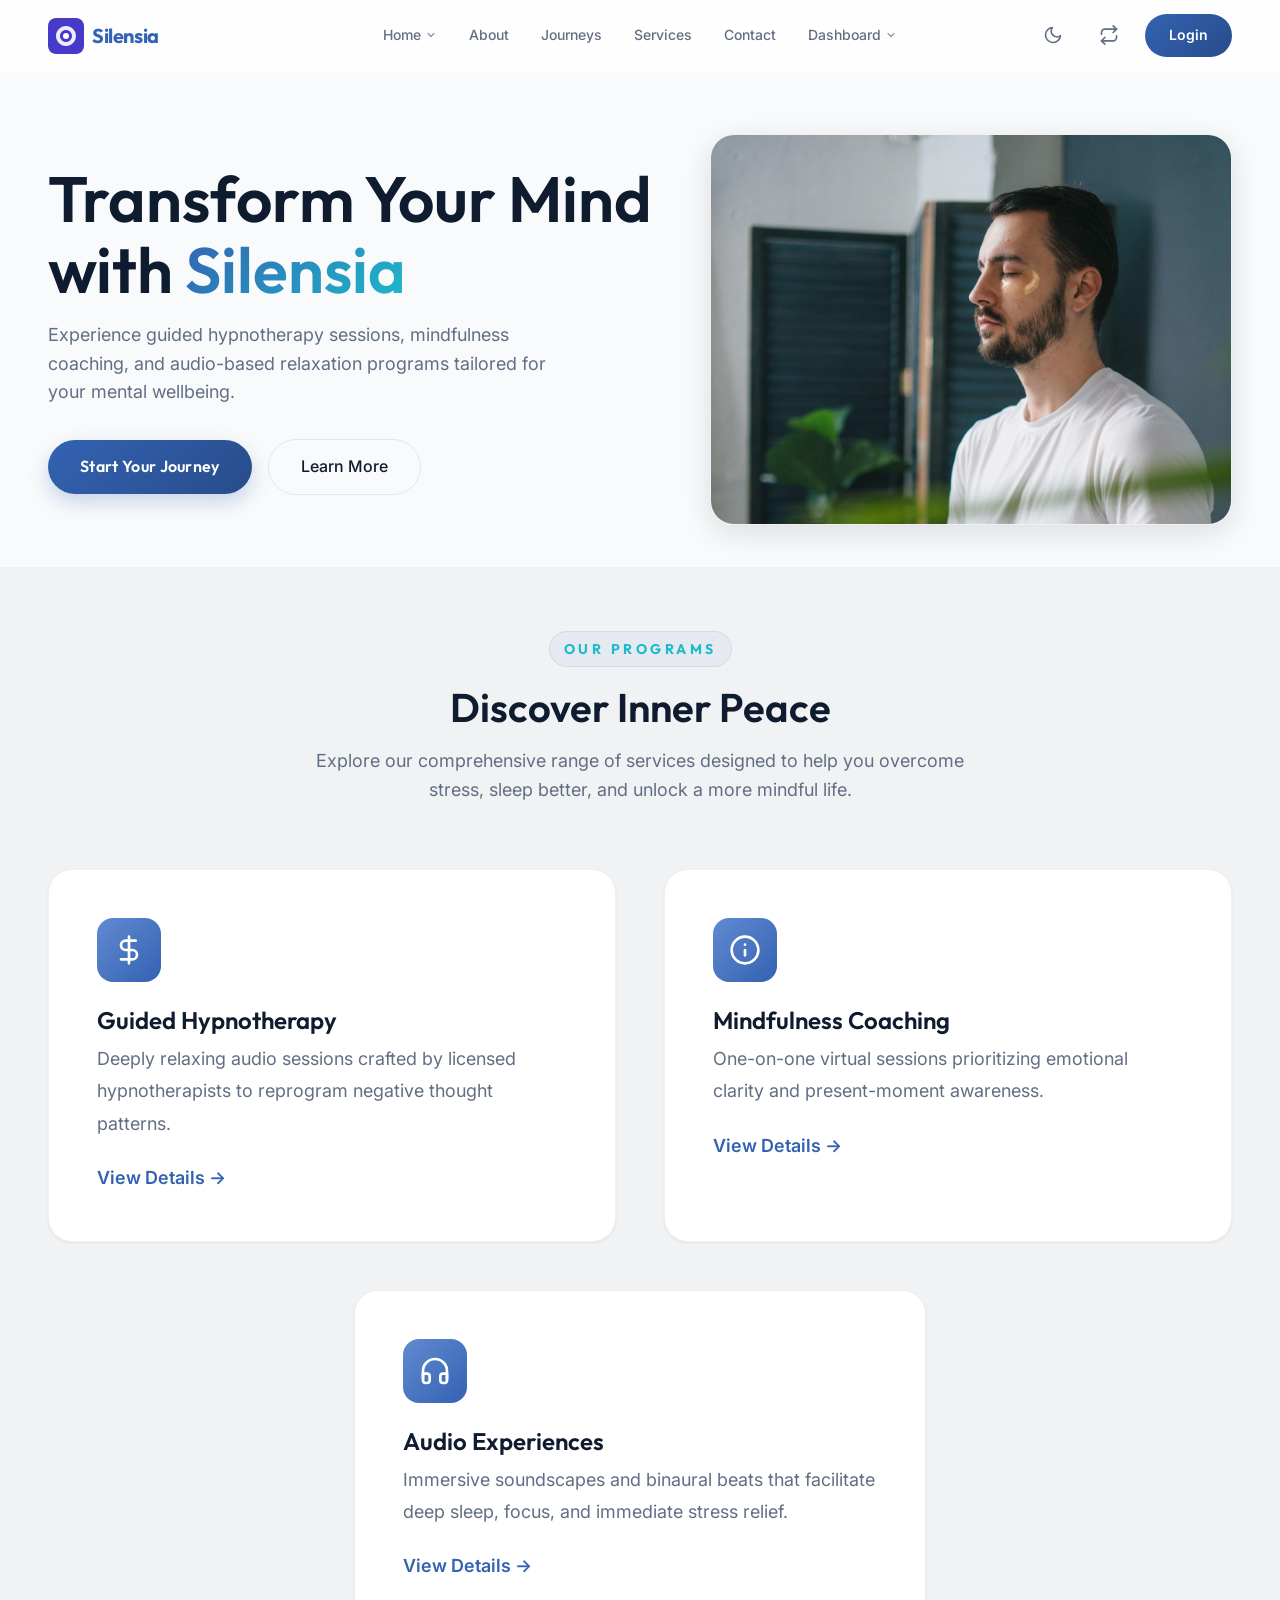
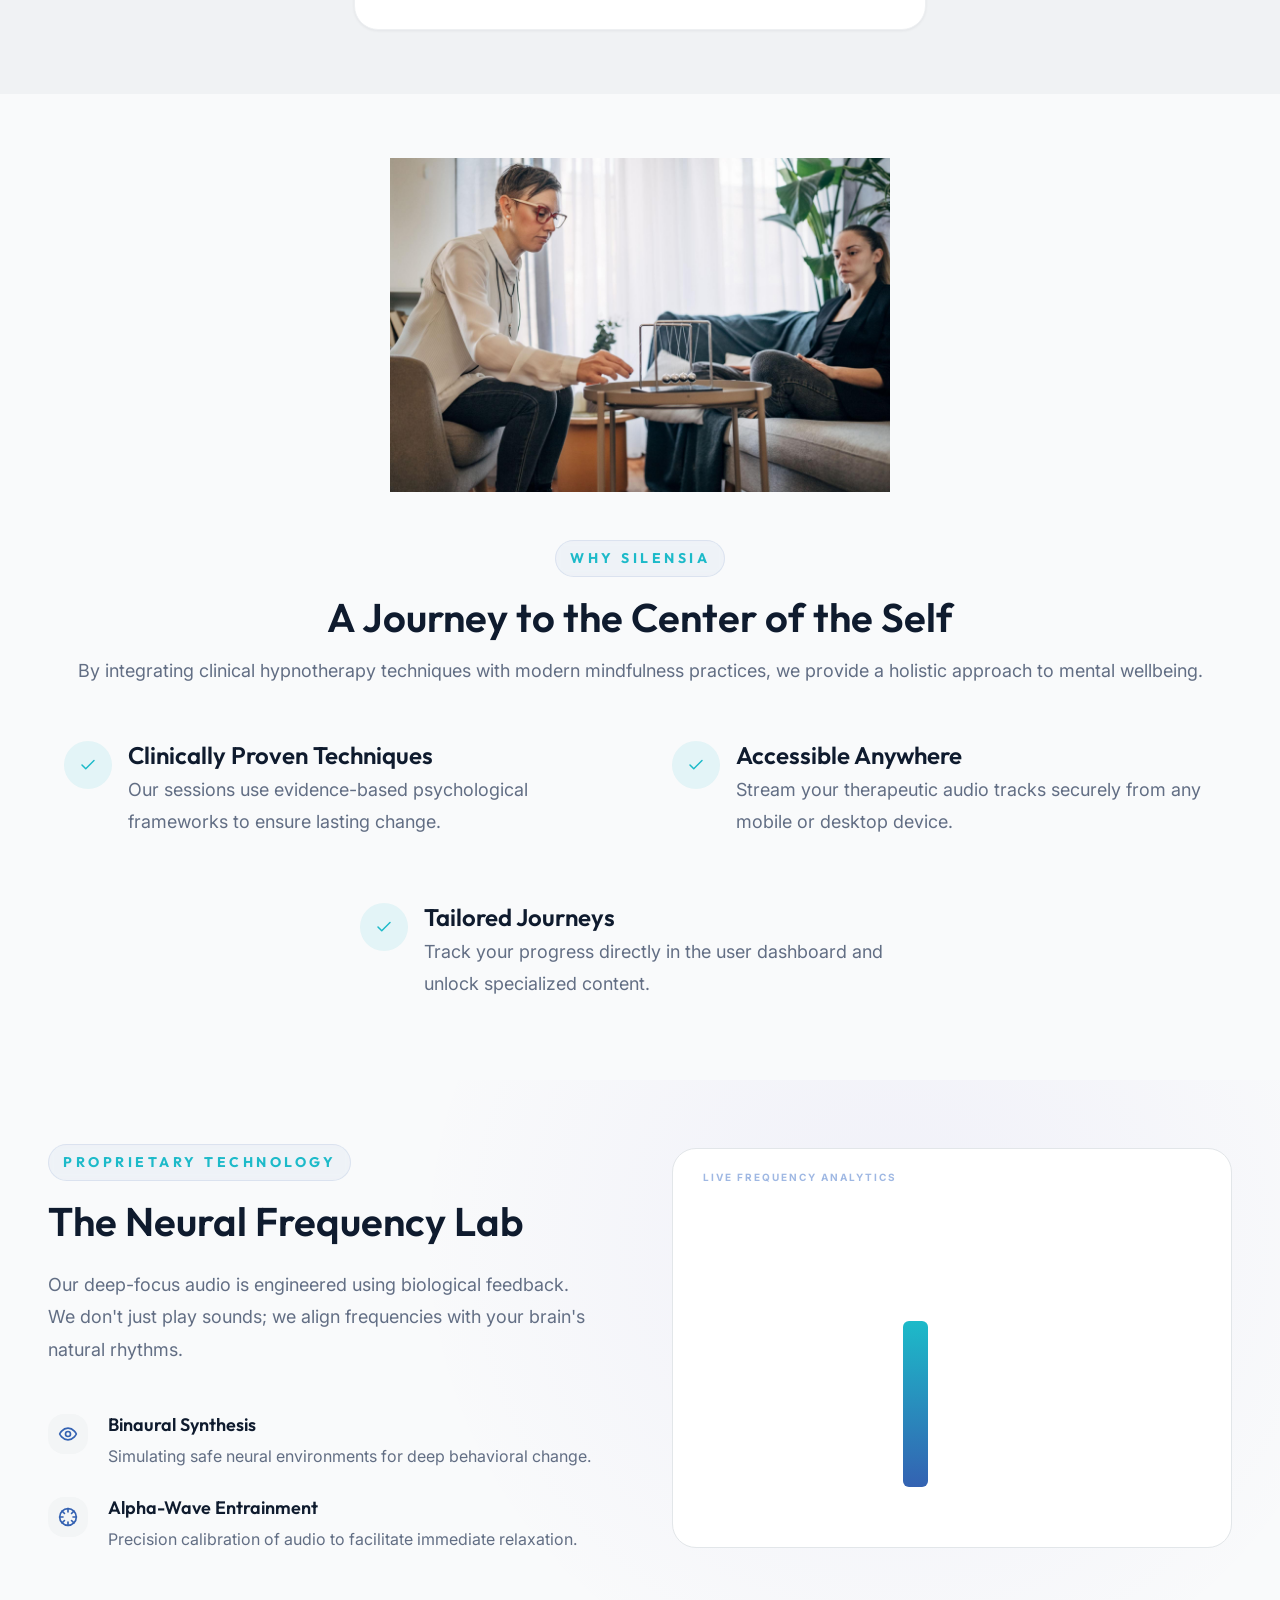
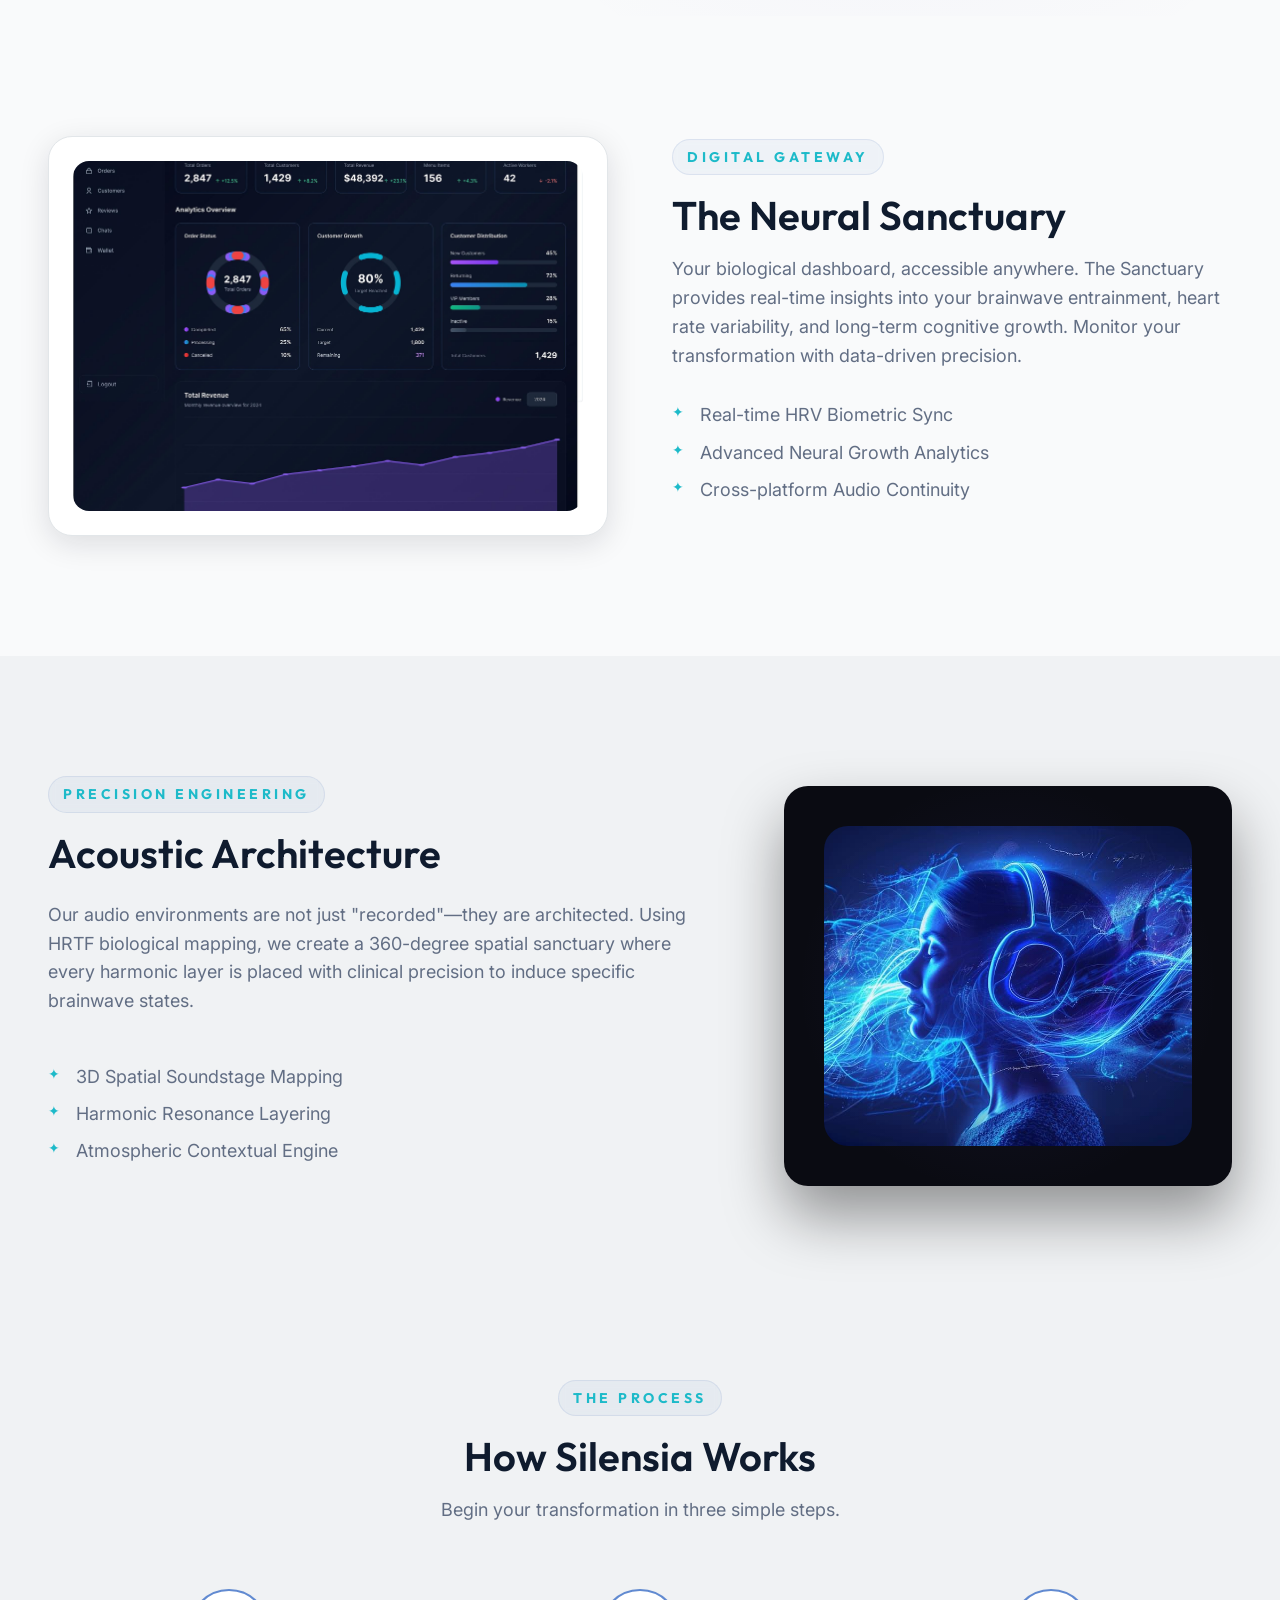
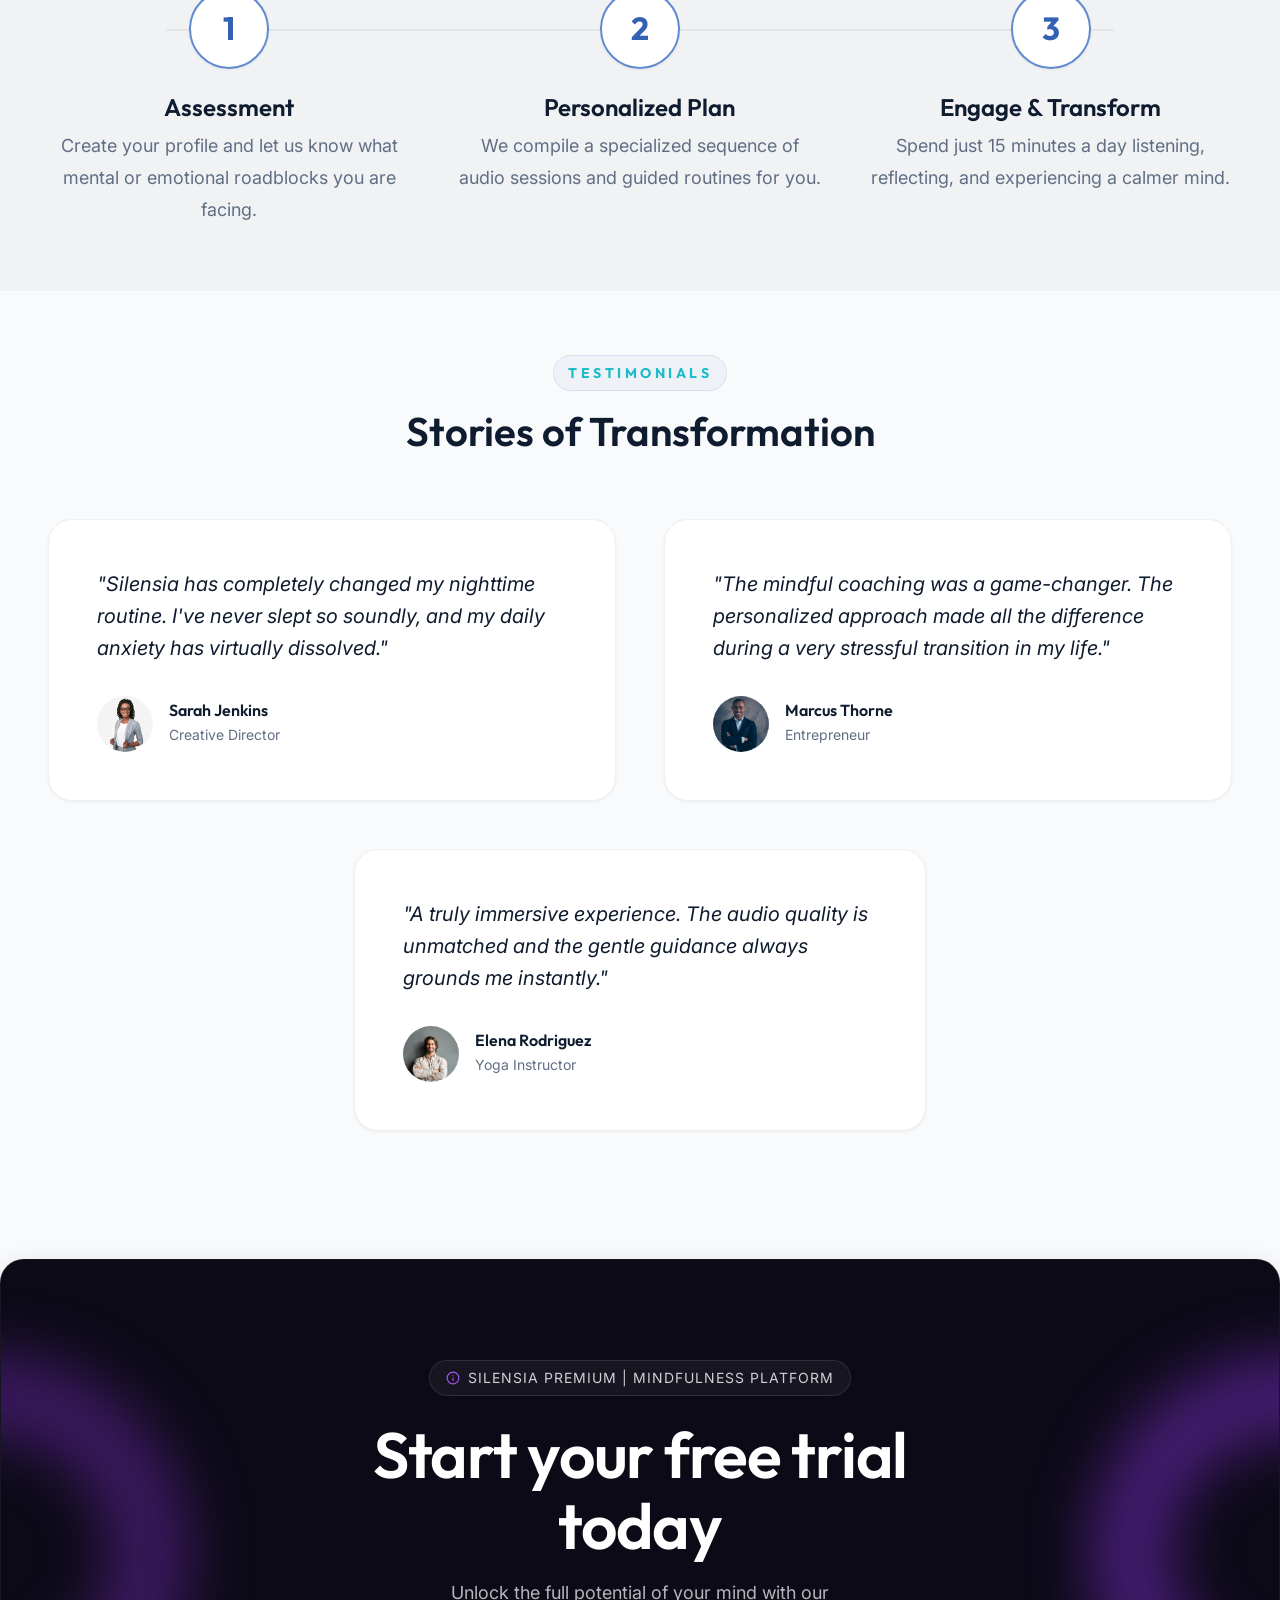
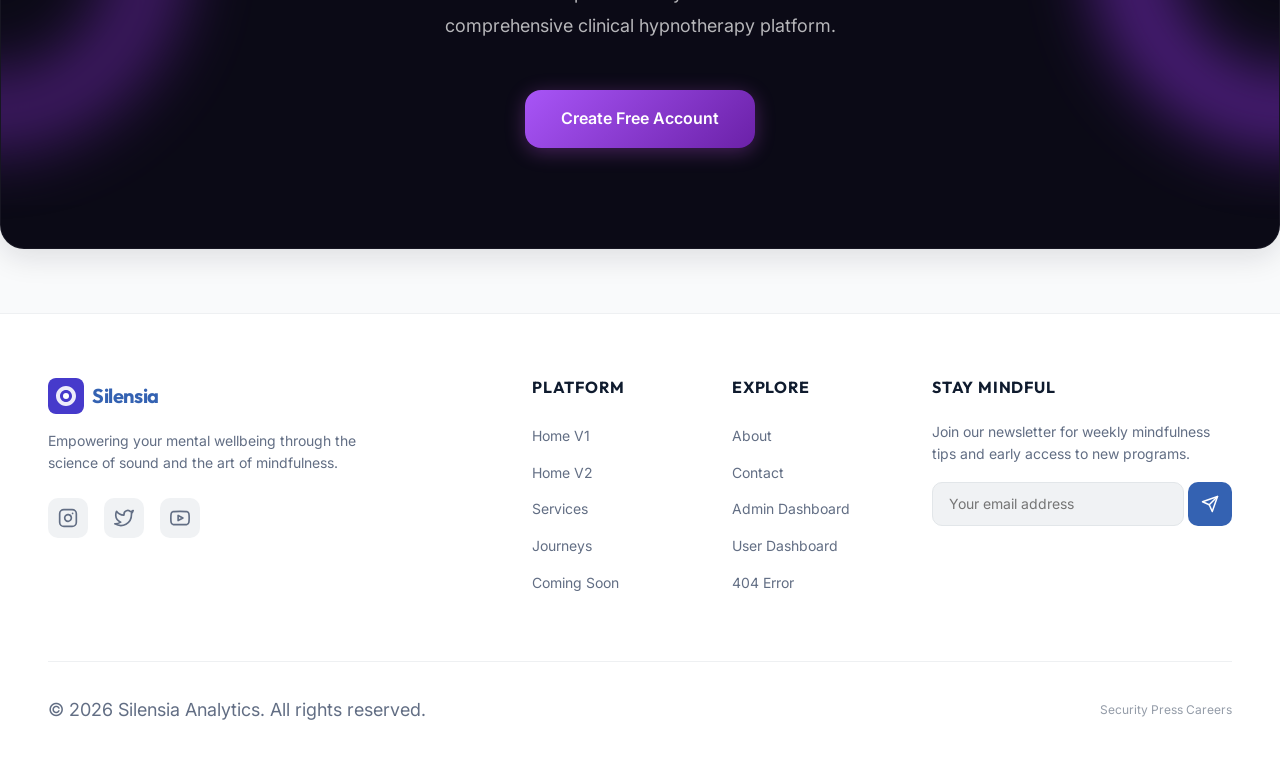
==== commit 60c5691f: "Updated new sections on  website" ====
--- a/index.html
+++ b/index.html
@@ -33,7 +33,7 @@
     <nav class="nav-links" role="navigation" aria-label="Main navigation">
       <ul>
         <li class="dropdown">
-          <a href="#" class="dropdown-toggle active">Home</a>
+          <a href="#" class="dropdown-toggle active">Home <svg class="dropdown-icon" viewBox="0 0 24 24" fill="none" stroke="currentColor" stroke-width="2.5" stroke-linecap="round" stroke-linejoin="round"><path d="m6 9 6 6 6-6"/></svg></a>
           <ul class="dropdown-menu">
             <li><a href="index.html">Home V1</a></li>
             <li><a href="home-v2.html">Home V2</a></li>
@@ -44,7 +44,7 @@
         <li><a href="pages/services.html">Services</a></li>
         <li><a href="pages/contact.html">Contact</a></li>
         <li class="dropdown">
-          <a href="#" class="dropdown-toggle">Dashboard</a>
+          <a href="#" class="dropdown-toggle">Dashboard <svg class="dropdown-icon" viewBox="0 0 24 24" fill="none" stroke="currentColor" stroke-width="2.5" stroke-linecap="round" stroke-linejoin="round"><path d="m6 9 6 6 6-6"/></svg></a>
           <ul class="dropdown-menu">
             <li><a href="pages/user-dashboard.html">User Dashboard</a></li>
             <li><a href="pages/admin-dashboard.html">Admin Dashboard</a></li>
@@ -57,7 +57,7 @@
     <div class="nav-actions">
       <button class="theme-toggle" aria-label="Toggle theme" id="header-theme-toggle"></button>
       <button class="rtl-toggle" aria-label="Toggle RTL" id="header-rtl-toggle"></button>
-      <a href="pages/login.html" class="nav-cta" id="header-cta">Get Started</a>
+      <a href="pages/login.html" class="nav-cta" id="header-cta">Login</a>
     </div>
 
     <!-- Hamburger (mobile/tablet only) -->
@@ -99,24 +99,14 @@
     <!-- Sidenav Links -->
     <nav class="sidenav-links" role="navigation" aria-label="Mobile navigation links">
       <ul>
-        <li class="sidenav-dropdown">
-          <div class="sidenav-dropdown-toggle">Home</div>
-          <ul class="sidenav-dropdown-menu">
-            <li><a href="index.html" class="active">Home V1</a></li>
-            <li><a href="home-v2.html">Home V2</a></li>
-          </ul>
-        </li>
+        <li><a href="index.html" class="active">Home V1</a></li>
+        <li><a href="home-v2.html">Home V2</a></li>
         <li><a href="pages/about.html">About</a></li>
         <li><a href="pages/journeys.html">Journeys</a></li>
         <li><a href="pages/services.html">Services</a></li>
         <li><a href="pages/contact.html">Contact</a></li>
-        <li class="sidenav-dropdown">
-          <div class="sidenav-dropdown-toggle">Dashboard</div>
-          <ul class="sidenav-dropdown-menu">
-            <li><a href="pages/user-dashboard.html">User Dashboard</a></li>
-            <li><a href="pages/admin-dashboard.html">Admin Dashboard</a></li>
-          </ul>
-        </li>
+        <li><a href="pages/user-dashboard.html">User Dashboard</a></li>
+        <li><a href="pages/admin-dashboard.html">Admin Dashboard</a></li>
       </ul>
     </nav>
 
@@ -131,7 +121,7 @@
     <div class="sidenav-divider"></div>
 
     <!-- Sidenav CTA -->
-    <a href="pages/login.html" class="nav-cta sidenav-cta" id="sidenav-cta">Get Started</a>
+    <a href="pages/login.html" class="nav-cta sidenav-cta" id="sidenav-cta">Login</a>
 
   </aside>
 
@@ -271,6 +261,49 @@
               <div class="freq-bar"></div>
               <div class="freq-bar"></div>
           </div>
+        </div>
+      </div>
+    </section>
+
+
+    <!-- NEW SECTION 1: THE NEURAL SANCTUARY -->
+    <section class="neural-sanctuary">
+      <div class="container sanctuary-grid">
+        <div class="sanctuary-mockup reveal">
+           <div class="mockup-frame">
+              <img src="images/Home V1/The Neural Sanctuary.jpg" alt="Neural Sanctuary Dashboard" style="width: 100%; height: 100%; object-fit: cover; border-radius: var(--radius-lg);">
+           </div>
+        </div>
+        <div class="sanctuary-info reveal">
+           <span class="section-tag">Digital Gateway</span>
+           <h2 class="section-title">The Neural <span>Sanctuary</span></h2>
+           <p class="section-text">Your biological dashboard, accessible anywhere. The Sanctuary provides real-time insights into your brainwave entrainment, heart rate variability, and long-term cognitive growth. Monitor your transformation with data-driven precision.</p>
+           
+           <ul class="premium-list">
+             <li>Real-time HRV Biometric Sync</li>
+             <li>Advanced Neural Growth Analytics</li>
+             <li>Cross-platform Audio Continuity</li>
+           </ul>
+        </div>
+      </div>
+    </section>
+
+    <!-- NEW SECTION 2: ACOUSTIC ARCHITECTURE -->
+    <section class="acoustic-architecture">
+      <div class="container acoustic-grid">
+        <div class="acoustic-info reveal">
+           <span class="section-tag">Precision Engineering</span>
+           <h2 class="section-title">Acoustic <span>Architecture</span></h2>
+           <p class="section-text">Our audio environments are not just "recorded"—they are architected. Using HRTF biological mapping, we create a 360-degree spatial sanctuary where every harmonic layer is placed with clinical precision to induce specific brainwave states.</p>
+           
+           <ul class="premium-list">
+             <li>3D Spatial Soundstage Mapping</li>
+             <li>Harmonic Resonance Layering</li>
+             <li>Atmospheric Contextual Engine</li>
+           </ul>
+        </div>
+        <div class="acoustic-visual reveal">
+           <img src="images/Home V1/Precision Engineering.jpg" alt="Acoustic Architecture Engineering" style="width: 100%; height: 100%; object-fit: cover; border-radius: var(--radius-xl);">
         </div>
       </div>
     </section>
--- a/css/global.css
+++ b/css/global.css
@@ -300,6 +300,9 @@
   color: var(--color-text-secondary);
   padding: var(--space-xs) 0;
   transition: color var(--duration-fast) var(--ease-smooth);
+  display: inline-flex;
+  align-items: center;
+  gap: 4px;
 }
 
 .nav-links a::after {
@@ -433,6 +436,18 @@
 .dropdown {
   position: relative;
   display: inline-block;
+}
+
+.dropdown-icon {
+  width: 12px;
+  height: 12px;
+  transition: transform var(--duration-normal) var(--ease-smooth);
+  opacity: 0.7;
+}
+
+.dropdown:hover .dropdown-icon {
+  transform: rotate(180deg);
+  opacity: 1;
 }
 
 .dropdown-menu {
@@ -1311,3 +1326,227 @@
   color: var(--color-primary) !important;
   border-color: var(--color-primary);
 }
+
+/* ============================================================
+   SHARED PREMIUM SECTIONS (Home V1 & V2)
+   ============================================================ */
+
+.somatic-sequence {
+  padding: 120px 0;
+  background: var(--color-bg);
+  overflow: hidden;
+}
+
+.somatic-grid {
+  display: grid;
+  grid-template-columns: 1fr 1fr;
+  align-items: center;
+  gap: var(--space-3xl);
+}
+
+.somatic-image {
+  border-radius: var(--radius-xl);
+  overflow: hidden;
+  box-shadow: var(--shadow-lg);
+  height: 480px;
+  background: var(--color-surface);
+  position: relative;
+}
+
+.somatic-image img {
+  width: 100%;
+  height: 100%;
+  object-fit: cover;
+  transition: transform var(--duration-slow);
+}
+
+.somatic-sequence:hover .somatic-image img {
+  transform: scale(1.05);
+}
+
+/* --- THE NEURAL SANCTUARY --- */
+.neural-sanctuary {
+  padding: 120px 0;
+  background: var(--color-bg);
+  overflow: hidden;
+}
+
+.sanctuary-grid {
+  display: grid;
+  grid-template-columns: 1fr 1fr;
+  align-items: center;
+  gap: var(--space-3xl);
+}
+
+.sanctuary-mockup {
+  position: relative;
+  display: flex;
+  justify-content: flex-start;
+}
+
+.mockup-frame {
+  width: 100%;
+  max-width: 560px;
+  height: 400px;
+  background: var(--color-surface);
+  border-radius: var(--radius-xl);
+  border: 1px solid var(--color-border);
+  box-shadow: var(--shadow-lg);
+  padding: 24px;
+  position: relative;
+  overflow: hidden;
+}
+
+.mockup-inner {
+  height: 100%;
+  display: flex;
+  flex-direction: column;
+}
+
+.mockup-header-dots {
+  display: flex;
+  gap: 6px;
+  margin-bottom: var(--space-xl);
+}
+
+.mockup-header-dots span {
+  width: 8px;
+  height: 8px;
+  border-radius: 50%;
+  background: var(--color-border);
+}
+
+.mockup-content-visual {
+  flex: 1;
+  display: flex;
+  align-items: center;
+  justify-content: center;
+  flex-direction: column;
+}
+
+.mockup-circle-stat {
+  width: 150px;
+  height: 150px;
+  border-radius: 50%;
+  border: 4px solid var(--color-primary-light);
+  display: flex;
+  align-items: center;
+  justify-content: center;
+  font-size: var(--fs-4xl);
+  font-weight: var(--fw-bold);
+  font-family: var(--font-heading);
+  color: var(--color-primary);
+  margin-bottom: var(--space-lg);
+  box-shadow: 0 0 30px hsla(245, 80%, 65%, 0.1);
+}
+
+@media (max-width: 991px) {
+  .sanctuary-grid {
+    grid-template-columns: 1fr;
+    text-align: center;
+  }
+  .mockup-frame {
+    height: 320px;
+    order: -1;
+  }
+}
+
+.acoustic-architecture {
+  padding: 120px 0;
+  background: var(--color-bg-alt);
+}
+
+.acoustic-grid {
+  display: grid;
+  grid-template-columns: 1.2fr 0.8fr;
+  gap: var(--space-3xl);
+  align-items: center;
+}
+
+.acoustic-visual {
+  background: #0a0b12;
+  border-radius: var(--radius-xl);
+  padding: 40px;
+  position: relative;
+  overflow: hidden;
+  box-shadow: 0 30px 60px rgba(0,0,0,0.4);
+  height: 400px;
+  display: flex;
+  align-items: center;
+  justify-content: center;
+}
+
+.acoustic-visual::after {
+  content: "";
+  position: absolute;
+  top: 0; left: 0; right: 0; bottom: 0;
+  background: radial-gradient(circle at 50% 50%, hsla(245, 80%, 65%, 0.1), transparent 70%);
+  pointer-events: none;
+}
+
+.acoustic-architecture .section-title {
+  margin-bottom: var(--space-lg);
+}
+
+.acoustic-architecture .section-text {
+  color: var(--color-text-secondary);
+  margin-bottom: var(--space-2xl);
+}
+
+.feature-pill-list {
+  display: flex;
+  flex-wrap: wrap;
+  gap: 12px;
+  margin-top: var(--space-xl);
+}
+
+.feat-pill {
+  padding: 8px 16px;
+  background: var(--color-surface);
+  border: 1px solid var(--color-border);
+  border-radius: var(--radius-full);
+  font-size: var(--fs-xs);
+  font-weight: var(--fw-semibold);
+  text-transform: uppercase;
+  letter-spacing: 0.5px;
+  color: var(--color-text-secondary);
+}
+
+[data-theme="dark"] .feat-pill {
+  background: hsla(0,0%,100%,0.05);
+  border-color: hsla(0,0%,100%,0.1);
+}
+
+.premium-list {
+  list-style: none;
+  padding: 0;
+  margin: var(--space-xl) 0;
+}
+
+.premium-list li {
+  position: relative;
+  padding-left: 28px;
+  margin-bottom: 12px;
+  font-size: var(--fs-body);
+  color: var(--color-text-secondary);
+  line-height: 1.4;
+}
+
+.premium-list li::before {
+  content: "✦";
+  position: absolute;
+  left: 0;
+  color: var(--color-accent);
+  font-size: 14px;
+}
+
+@media (max-width: 991px) {
+  .somatic-grid, .acoustic-grid {
+    grid-template-columns: 1fr;
+    text-align: center;
+  }
+  .somatic-image, .acoustic-visual {
+    height: 320px;
+    order: -1;
+  }
+}
--- a/css/index.css
+++ b/css/index.css
@@ -20,6 +20,7 @@
   flex: 1;
   max-width: 650px;
   z-index: 2;
+  text-align: left;
   animation: fadeUp 0.8s ease-out forwards;
 }
 
@@ -48,10 +49,12 @@
   color: var(--color-text-secondary);
   margin-bottom: var(--space-xl);
   max-width: 500px;
+  margin-left: 0;
 }
 
 .hero-cta {
   display: flex;
+  justify-content: flex-start;
   gap: var(--space-md);
   flex-wrap: wrap;
 }
@@ -739,7 +742,7 @@
     text-align: left !important;
     width: 100% !important;
     max-width: 100% !important;
-    margin: 0 auto !important;
+    margin: var(--space-xl) auto 0 !important;
     gap: 24px !important;
   }
 
@@ -859,15 +862,19 @@
     margin-bottom: 24px;
 }
 
+.lab-content p {
+    max-width: 540px;
+}
+
 .technology-stack {
-    margin-top: 40px;
+    margin-top: 48px;
     display: grid;
-    gap: 20px;
+    gap: 28px;
 }
 
 .tech-item {
     display: flex;
-    gap: 15px;
+    gap: 20px;
     align-items: flex-start;
 }
 
@@ -884,13 +891,15 @@
 }
 
 .tech-info h5 {
+    font-size: var(--fs-md);
+    font-weight: var(--fw-semibold);
+    margin-bottom: 8px;
+    color: var(--color-text);
+}
+
+.tech-info p {
     font-size: var(--fs-base);
-    font-weight: var(--fw-bold);
-    margin-bottom: 4px;
-}
-
-.tech-info p {
-    font-size: var(--fs-sm);
+    line-height: 1.6;
     color: var(--color-text-secondary);
 }
 
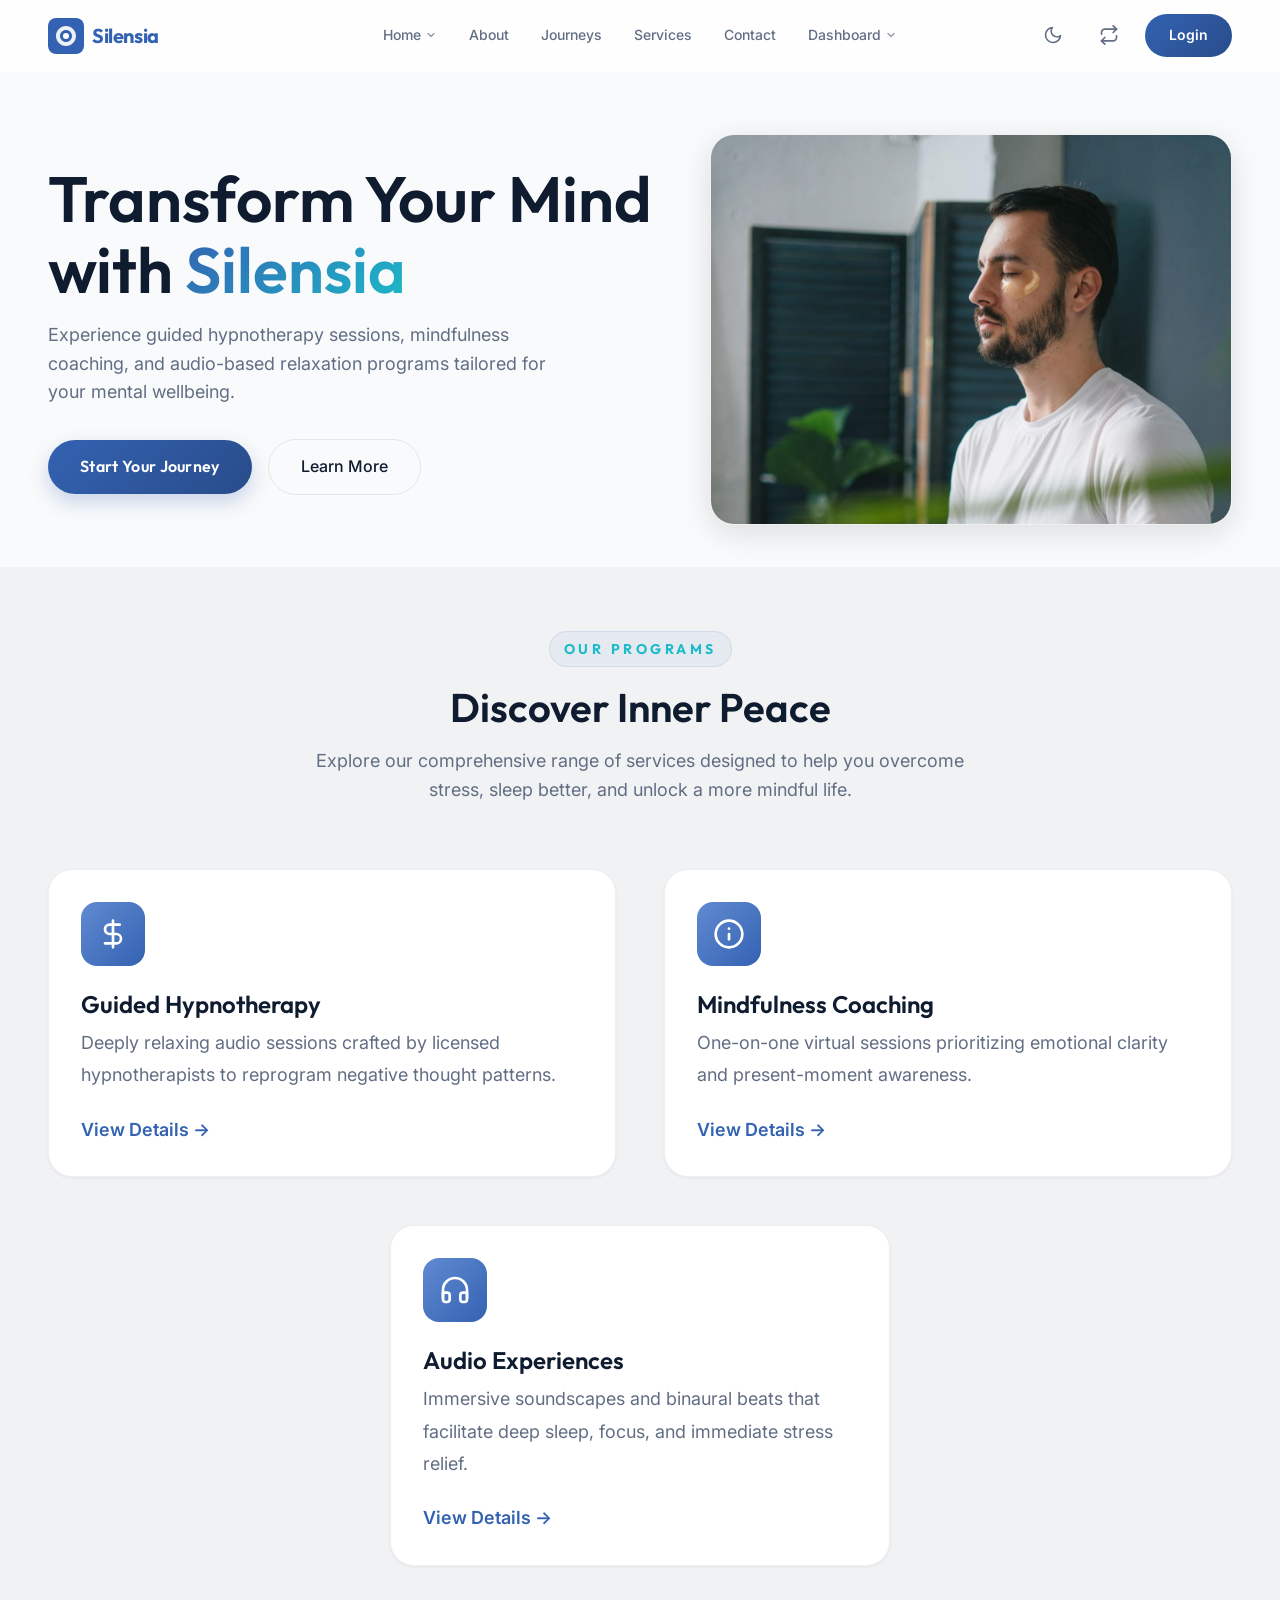
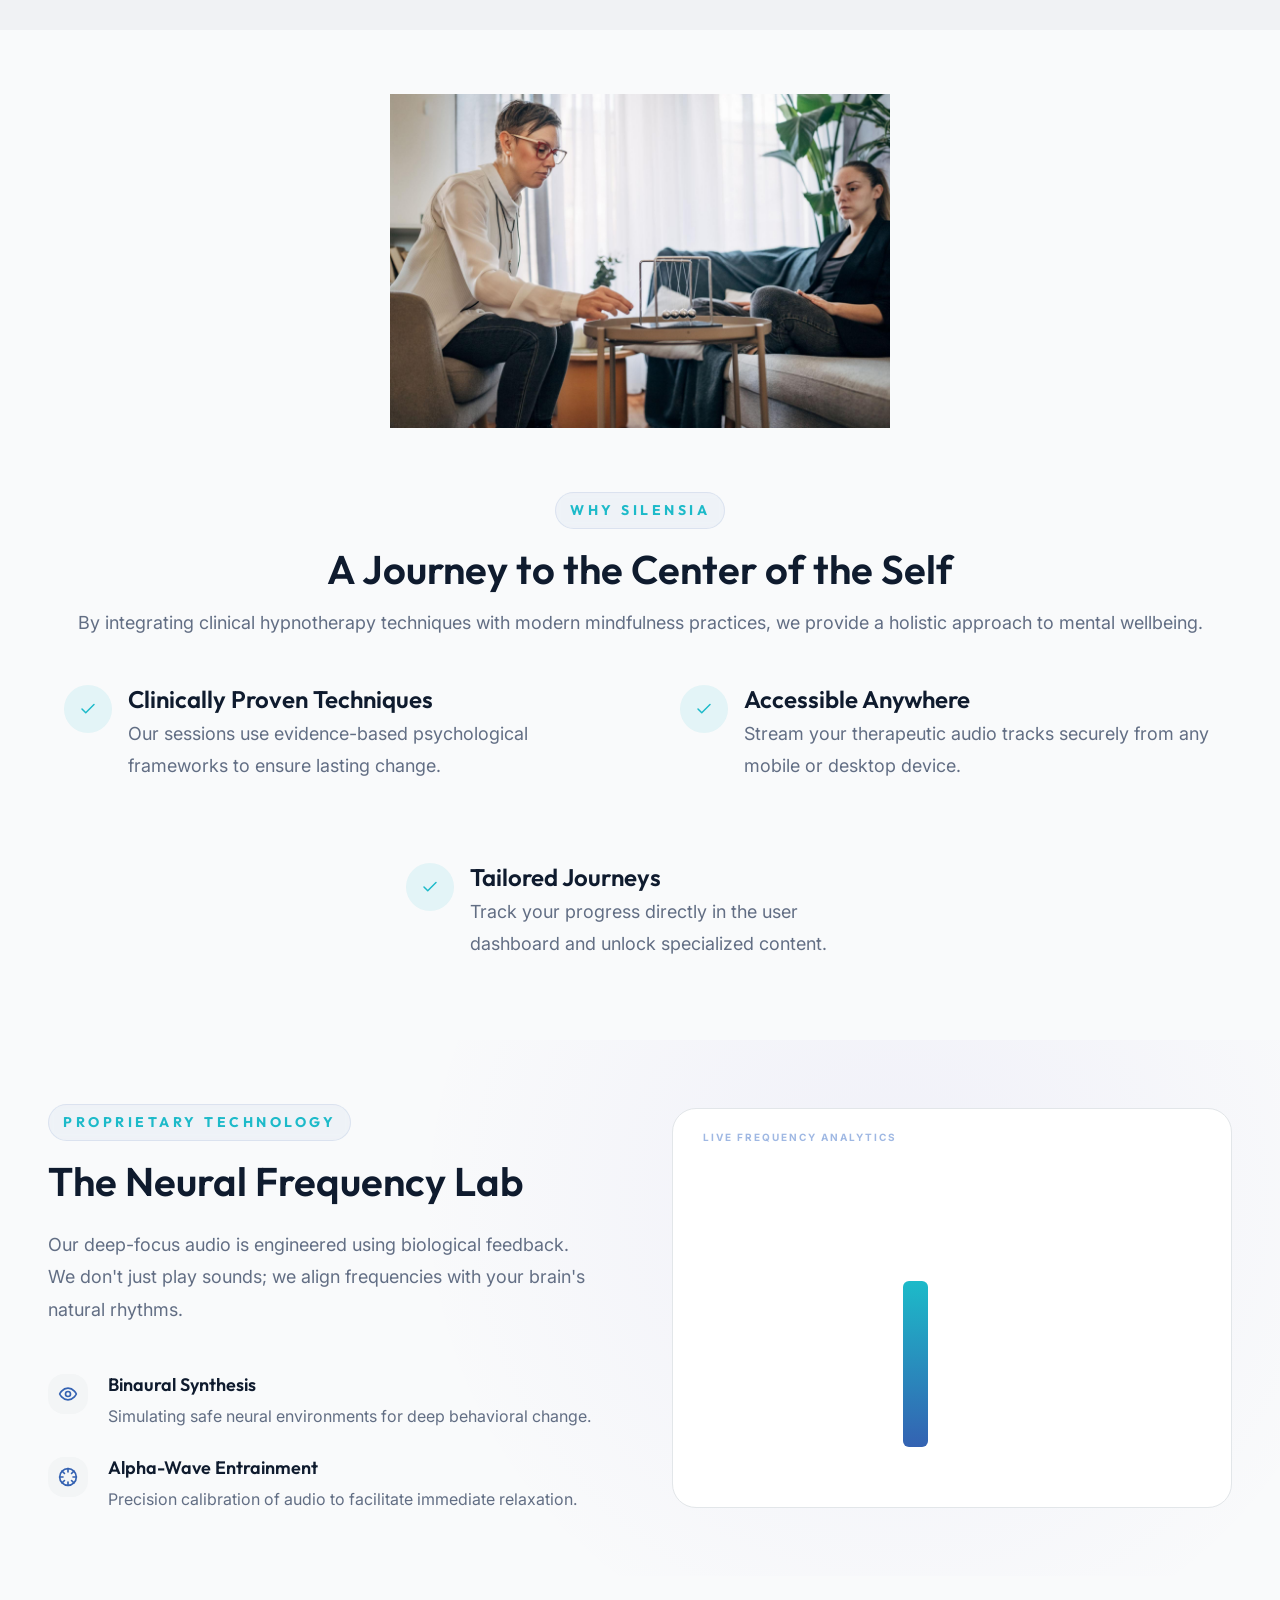
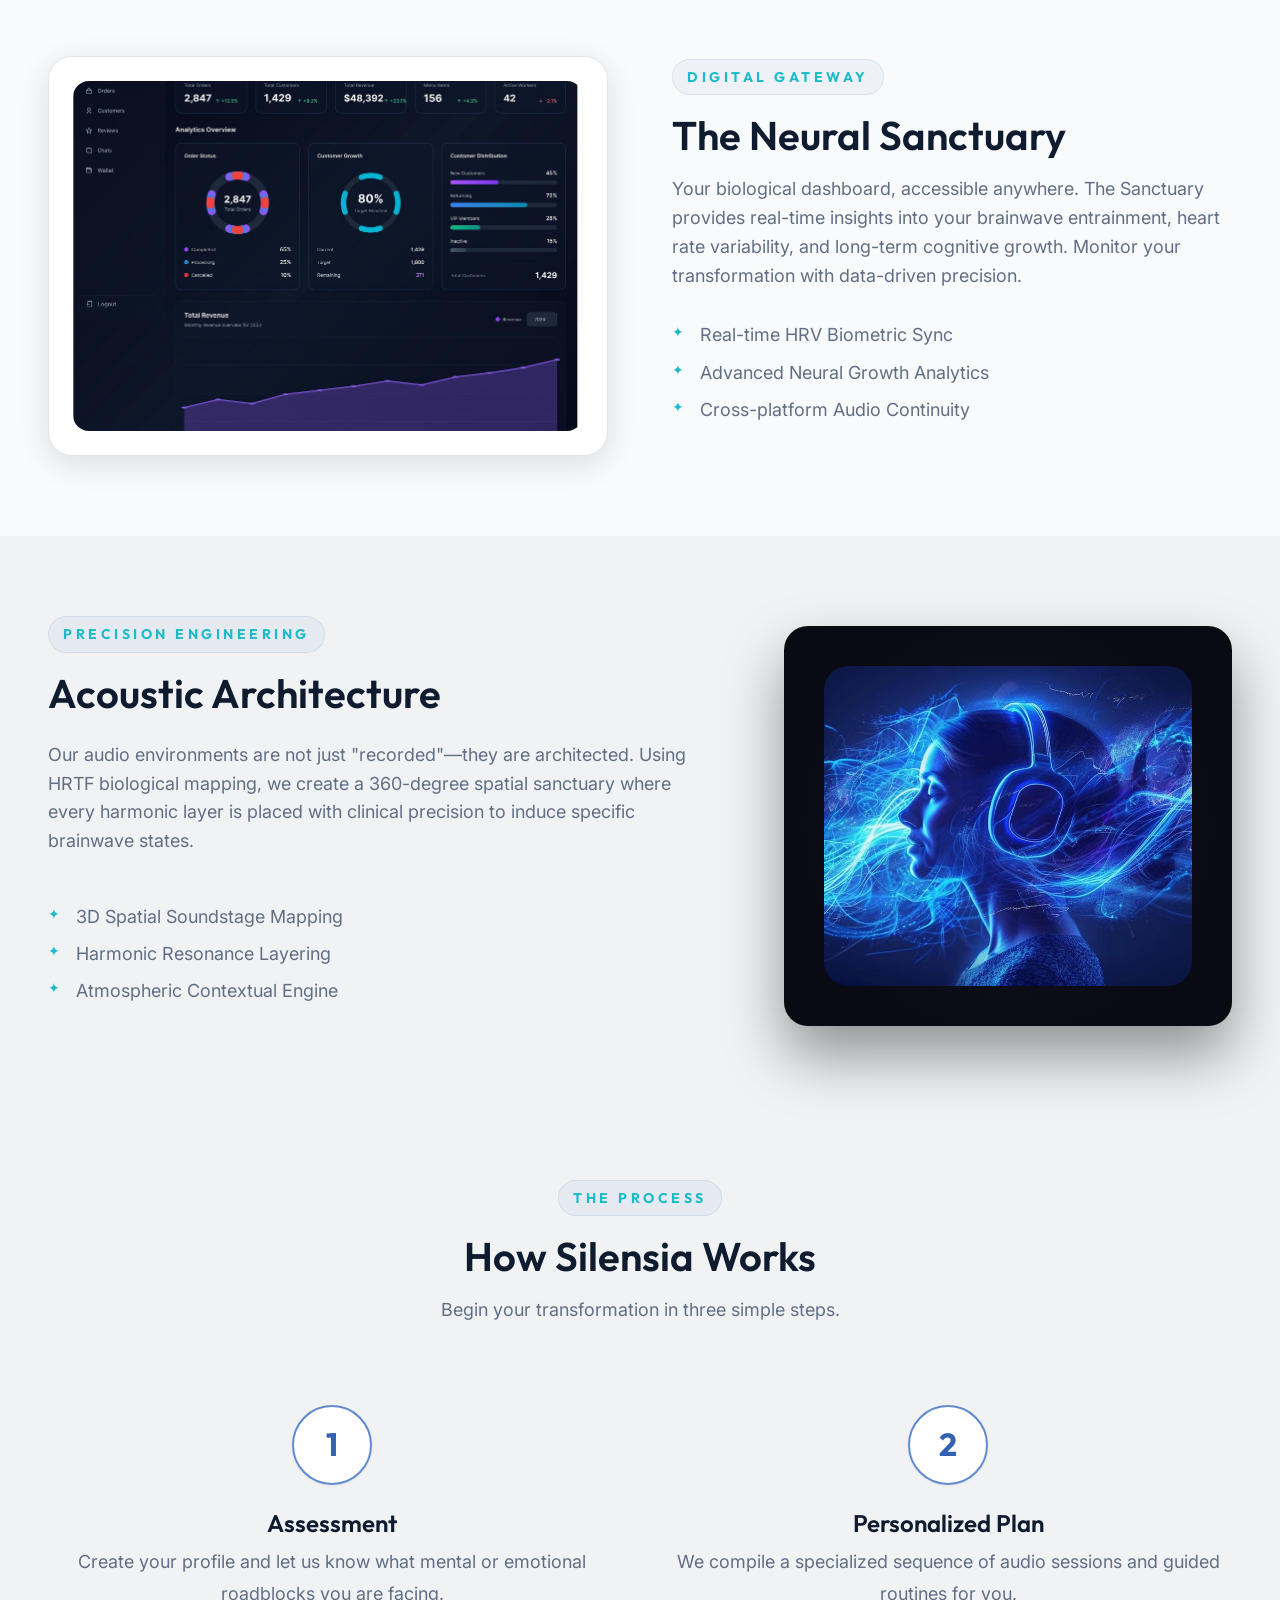
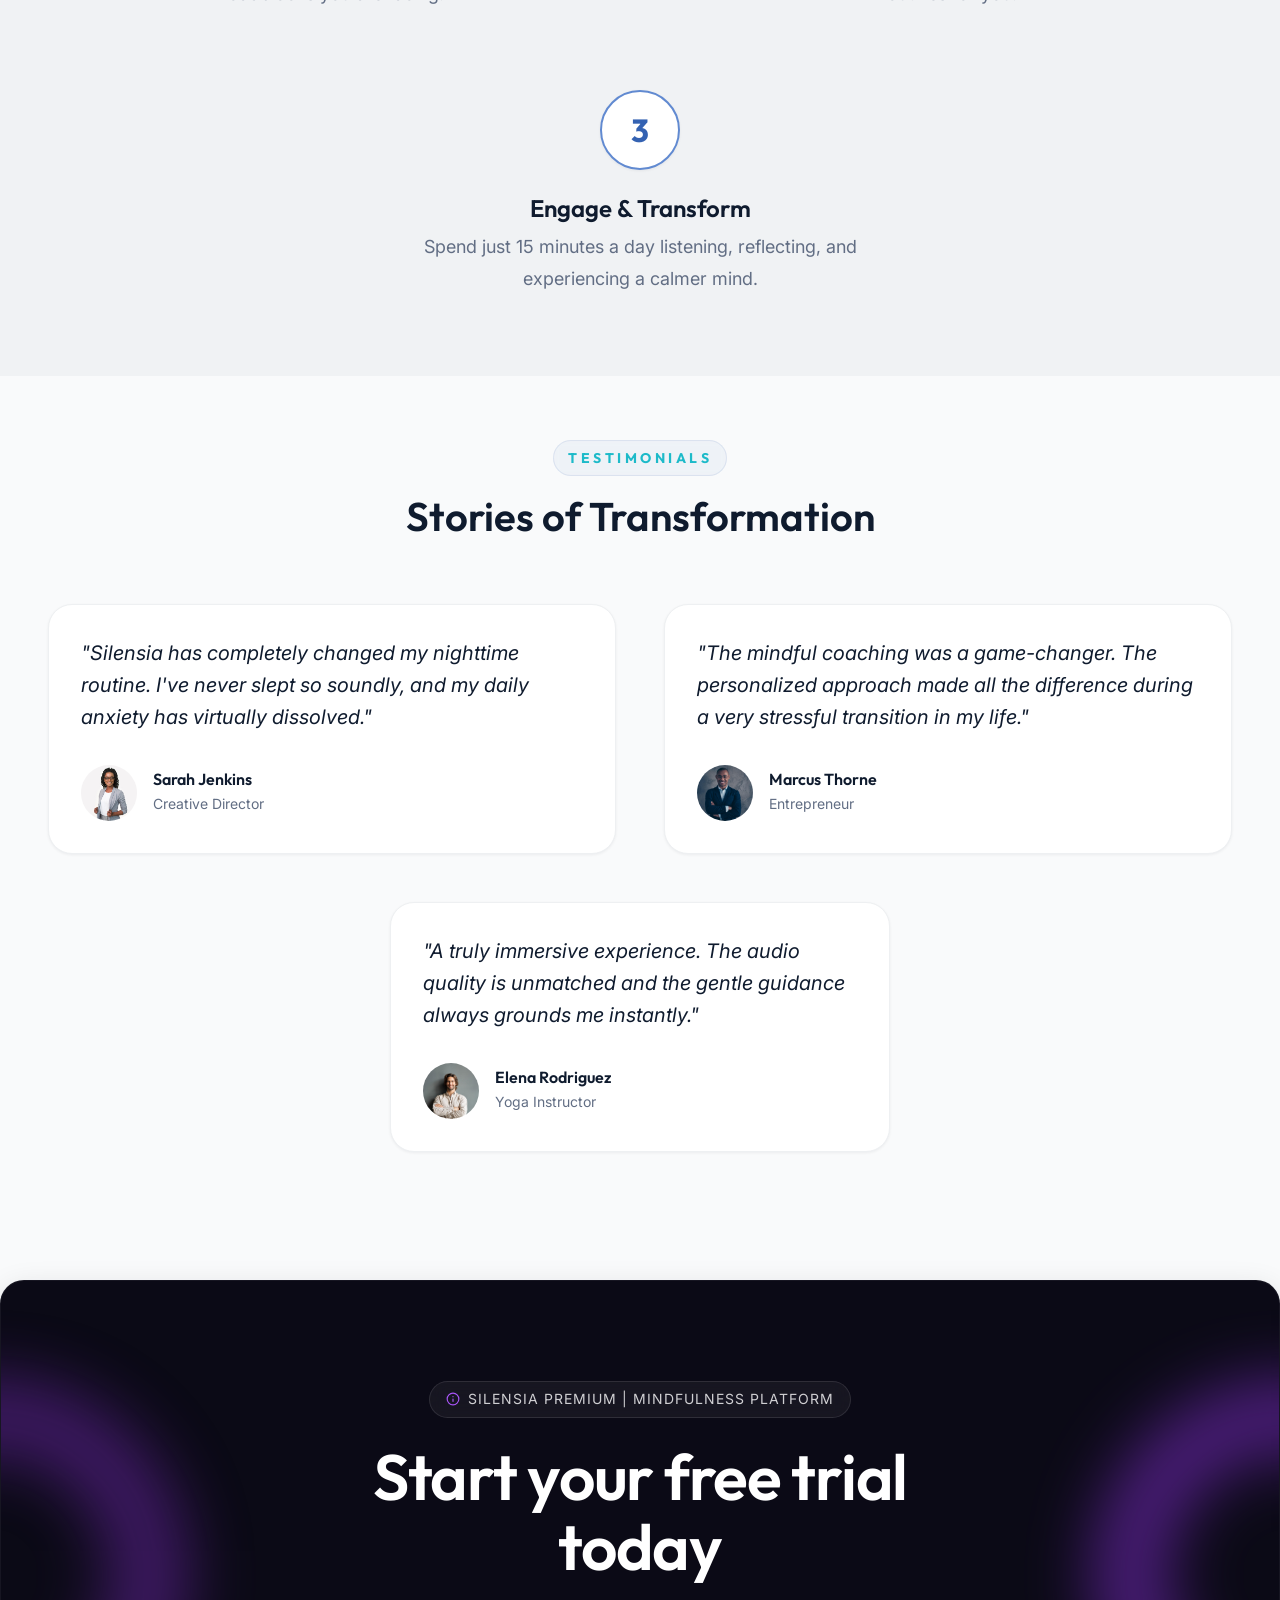
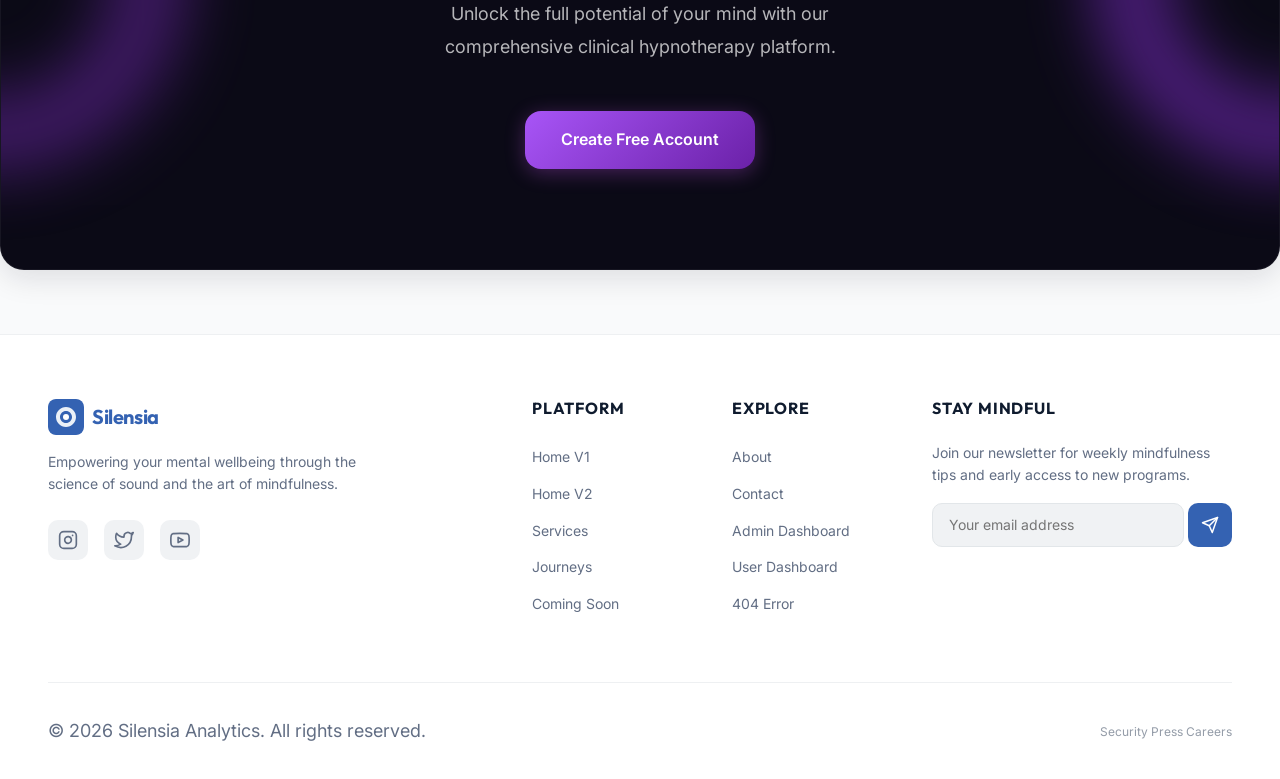
==== commit 27a8bed8: "client bugs fixed" ====
--- a/index.html
+++ b/index.html
@@ -22,7 +22,7 @@
     <!-- Left: Brand -->
     <a href="index.html" class="nav-brand">
       <svg class="nav-logo" viewBox="0 0 36 36" fill="none" xmlns="http://www.w3.org/2000/svg">
-        <rect width="36" height="36" rx="8" fill="hsl(245, 58%, 51%)"/>
+        <rect width="36" height="36" rx="8" fill="var(--color-brand)"/>
         <path d="M18 8C12.48 8 8 12.48 8 18s4.48 10 10 10 10-4.48 10-10S23.52 8 18 8zm0 16c-3.31 0-6-2.69-6-6s2.69-6 6-6 6 2.69 6 6-2.69 6-6 6z" fill="white" opacity="0.9"/>
         <circle cx="18" cy="18" r="3" fill="white"/>
       </svg>
@@ -83,7 +83,7 @@
     <div class="sidenav-header">
       <a href="index.html" class="nav-brand">
         <svg class="nav-logo" viewBox="0 0 36 36" fill="none" xmlns="http://www.w3.org/2000/svg">
-          <rect width="36" height="36" rx="8" fill="hsl(245, 58%, 51%)"/>
+          <rect width="36" height="36" rx="8" fill="var(--color-brand)"/>
           <path d="M18 8C12.48 8 8 12.48 8 18s4.48 10 10 10 10-4.48 10-10S23.52 8 18 8zm0 16c-3.31 0-6-2.69-6-6s2.69-6 6-6 6 2.69 6 6-2.69 6-6 6z" fill="white" opacity="0.9"/>
           <circle cx="18" cy="18" r="3" fill="white"/>
         </svg>
@@ -405,7 +405,7 @@
         <div class="footer-brand">
           <a href="index.html" class="nav-brand">
             <svg class="nav-logo" viewBox="0 0 36 36" fill="none" xmlns="http://www.w3.org/2000/svg">
-              <rect width="36" height="36" rx="8" fill="hsl(245, 58%, 51%)"/>
+              <rect width="36" height="36" rx="8" fill="var(--color-brand)"/>
               <path d="M18 8C12.48 8 8 12.48 8 18s4.48 10 10 10 10-4.48 10-10S23.52 8 18 8zm0 16c-3.31 0-6-2.69-6-6s2.69-6 6-6 6 2.69 6 6-2.69 6-6 6z" fill="white" opacity="0.9"/>
               <circle cx="18" cy="18" r="3" fill="white"/>
             </svg>
--- a/css/global.css
+++ b/css/global.css
@@ -14,6 +14,7 @@
   --color-primary:        hsl(218, 55%, 45%);
   --color-primary-light:  hsl(218, 55%, 60%);
   --color-primary-dark:   hsl(218, 55%, 35%);
+  --color-brand:          hsl(218, 55%, 45%); /* Consistent Brand Identity Color */
   --color-accent:         hsl(185, 75%, 45%);
   --color-accent-light:   hsl(185, 75%, 60%);
 
@@ -275,7 +276,7 @@
   font-family: var(--font-heading);
   font-size: var(--fs-lg);
   font-weight: var(--fw-bold);
-  color: var(--color-primary);
+  color: var(--color-brand);
   letter-spacing: -0.02em;
 }
 
@@ -1332,7 +1333,7 @@
    ============================================================ */
 
 .somatic-sequence {
-  padding: 120px 0;
+  padding: 80px 0;
   background: var(--color-bg);
   overflow: hidden;
 }
@@ -1366,7 +1367,7 @@
 
 /* --- THE NEURAL SANCTUARY --- */
 .neural-sanctuary {
-  padding: 120px 0;
+  padding: 80px 0;
   background: var(--color-bg);
   overflow: hidden;
 }
@@ -1440,19 +1441,19 @@
   box-shadow: 0 0 30px hsla(245, 80%, 65%, 0.1);
 }
 
-@media (max-width: 991px) {
-  .sanctuary-grid {
-    grid-template-columns: 1fr;
-    text-align: center;
-  }
-  .mockup-frame {
-    height: 320px;
-    order: -1;
+/* --- Tablet Refinement for Split Layouts (540px - 1024px) --- */
+@media (min-width: 540px) and (max-width: 1024px) {
+  .somatic-grid, .acoustic-grid, .sanctuary-grid {
+    gap: var(--space-xl) !important; /* Smaller gap for tablet comfort */
+  }
+  
+  .somatic-image, .acoustic-visual, .mockup-frame {
+    height: 380px !important; /* Balanced height for tablet viewports */
   }
 }
 
 .acoustic-architecture {
-  padding: 120px 0;
+  padding: 80px 0;
   background: var(--color-bg-alt);
 }
 
@@ -1540,13 +1541,86 @@
   font-size: 14px;
 }
 
+/* --- Mobile Specific Stacking (Below 540px) --- */
+@media (max-width: 539px) {
+  .somatic-grid, .acoustic-grid, .sanctuary-grid {
+    grid-template-columns: 1fr !important;
+    text-align: center !important;
+  }
+  .somatic-image, .acoustic-visual, .mockup-frame {
+    height: 320px !important;
+    order: -1 !important;
+    margin: 0 auto !important;
+  }
+}
+
+/* --- Premium List Refinement (Up to 991px) --- */
 @media (max-width: 991px) {
-  .somatic-grid, .acoustic-grid {
-    grid-template-columns: 1fr;
-    text-align: center;
-  }
-  .somatic-image, .acoustic-visual {
-    height: 320px;
-    order: -1;
-  }
-}
+  .premium-list {
+    display: inline-block !important;
+    text-align: left !important;
+    margin: var(--space-xl) auto !important;
+    padding: 0 !important;
+    width: 100%;
+    max-width: 500px;
+  }
+  .premium-list li {
+    display: block !important;
+    padding-left: 32px !important; 
+    text-align: left !important;
+    margin-bottom: 16px !important;
+    position: relative !important;
+  }
+  .premium-list li::before {
+    position: absolute !important;
+    left: 0 !important;
+    top: 4px !important;
+  }
+}
+
+/* ============================================================
+RTL SUPPORT (Global)
+============================================================ */
+[dir="rtl"] {
+  text-align: right;
+}
+
+[dir="rtl"] .nav-links {
+  left: auto !important;
+  right: 50% !important;
+  transform: translateX(50%) !important;
+}
+
+[dir="rtl"] .site-footer {
+  text-align: right !important;
+}
+
+[dir="rtl"] .footer-nav {
+  text-align: right !important;
+}
+
+[dir="rtl"] .social-links {
+  justify-content: flex-start !important;
+}
+
+[dir="rtl"] .sidenav-links a {
+  text-align: right !important;
+  flex-direction: row-reverse !important;
+}
+
+[dir="rtl"] .sidenav-links a i {
+  margin-right: 0 !important;
+  margin-left: var(--space-md) !important;
+}
+
+/* Premium List Global RTL */
+[dir="rtl"] .premium-list li {
+  padding-left: 0 !important;
+  padding-right: 28px !important;
+  text-align: right !important;
+}
+
+[dir="rtl"] .premium-list li::before {
+  left: auto !important;
+  right: 0 !important;
+}
--- a/css/index.css
+++ b/css/index.css
@@ -188,7 +188,7 @@
 .service-card {
   background-color: var(--color-surface);
   border-radius: var(--radius-xl);
-  padding: var(--space-2xl);
+  padding: var(--space-xl);
   box-shadow: var(--shadow-sm);
   border: 1px solid var(--color-border-light);
   transition: transform var(--duration-normal) var(--ease-smooth),
@@ -345,6 +345,7 @@
   position: relative;
   z-index: 2;
   background-color: transparent;
+  padding: var(--space-md) 0;
 }
 
 .step-number {
@@ -399,7 +400,7 @@
   background-color: var(--color-surface);
   border: 1px solid var(--color-border-light);
   border-radius: var(--radius-xl);
-  padding: var(--space-2xl);
+  padding: var(--space-xl);
   box-shadow: var(--shadow-sm);
   display: flex;
   flex-direction: column;
@@ -438,30 +439,18 @@
   color: var(--color-text-secondary);
 }
 
-/* 7. Laptop View Diamond Layout (1024px - 1439px) */
-@media (min-width: 1024px) and (max-width: 1439px) {
-  .testimonial-grid, 
-  .services-grid {
-    grid-template-columns: repeat(2, 1fr) !important;
-    gap: var(--space-2xl) !important;
-  }
-
-  .testimonial-card:nth-child(3), 
-  .service-card:nth-child(3) {
-    grid-column: 1 / span 2 !important;
-    justify-self: center !important;
-    max-width: calc(50% - 20px) !important;
-  }
-
-  /* Why Silensia (Benefits) Stack & Diamond */
+/* ============================================================
+   TABLET & LAPTOP DIAMOND LAYOUT (540px - 1368px)
+   ============================================================ */
+@media (min-width: 540px) and (max-width: 1368px) {
   .benefits {
     flex-direction: column !important;
     text-align: center !important;
-    gap: var(--space-2xl) !important;
+    gap: var(--space-3xl) !important;
   }
 
   .benefits-visual {
-    order: -1 !important; /* Image first */
+    order: -1 !important;
     width: 60% !important;
     max-width: 500px !important;
     margin: 0 auto !important;
@@ -471,22 +460,57 @@
     width: 100% !important;
   }
 
+  .testimonial-grid, 
+  .services-grid,
+  .steps-grid,
   .benefit-list {
     display: grid !important;
     grid-template-columns: repeat(2, 1fr) !important;
-    gap: 32px !important;
-    text-align: left !important;
-    margin-top: 40px !important;
-  }
-
+    gap: var(--space-2xl) !important;
+    justify-items: stretch !important;
+  }
+
+  .testimonial-card:nth-child(3), 
+  .service-card:nth-child(3),
+  .step-card:nth-child(3),
   .benefit-item:nth-child(3) {
     grid-column: 1 / span 2 !important;
     justify-self: center !important;
-    max-width: 50% !important;
-  }
-
-  .service-card, .testimonial-card {
+    width: calc(50% - (var(--space-2xl) / 2)) !important;
+    max-width: 500px !important;
+  }
+
+  /* Connecting line in steps-grid: Hide to maintain diamond purity */
+  .steps-grid::before {
+    display: none !important;
+  }
+
+  .service-card, .step-card, .testimonial-card, .benefit-item {
     height: 100% !important;
+    margin: 0 !important;
+  }
+
+  /* Benefits alignment for diamond */
+  .benefit-item {
+    text-align: left !important;
+  }
+}
+
+/* --- Specific Tablet Refinement (768px - 1024px) --- */
+@media (min-width: 768px) and (max-width: 1024px) {
+  .services-grid, .testimonial-grid, .steps-grid, .benefit-list {
+    grid-template-columns: repeat(2, 1fr) !important;
+    gap: var(--space-xl) !important; /* Slightly smaller gap to fit tablet width better */
+  }
+  
+  .service-card:nth-child(3), 
+  .step-card:nth-child(3), 
+  .testimonial-card:nth-child(3),
+  .benefit-item:nth-child(3) {
+    grid-column: 1 / span 2 !important;
+    justify-self: center !important;
+    width: calc(50% - (var(--space-xl) / 2)) !important;
+    max-width: 600px !important;
   }
 }
 
@@ -626,22 +650,6 @@
     margin: var(--space-xl) var(--container-pad);
     border-radius: var(--radius-xl);
   }
-
-  /* Diamond Layout for How Silensia Works (Tablet) */
-  .steps-grid {
-    grid-template-columns: repeat(2, 1fr) !important;
-    gap: var(--space-2xl) !important;
-  }
-
-  .step-card:nth-child(3) {
-    grid-column: 1 / span 2 !important;
-    justify-self: center !important;
-    max-width: 50% !important;
-  }
-
-  .steps-grid::before {
-    display: none !important; /* Hide connecting line on tablet diamond layout */
-  }
 }
 
 @media (max-width: 768px) {
@@ -672,11 +680,8 @@
   .glow-left { left: -140px; }
   .glow-right { right: -140px; }
 
-  /* EQUAL GAPS - Centering Testimonial Cards on Mobile */
+  /* EQUAL GAPS - Centering Testimonial Cards on Mobile (below 540px) */
   .testimonial-grid {
-    grid-template-columns: 1fr !important;
-    justify-items: center !important;
-    gap: var(--space-lg) !important;
     padding: 0 !important;
   }
 
@@ -686,24 +691,23 @@
     margin: 0 auto !important;
   }
 
-  /* FORCING STACK ON MOBILE (below 768px) - NO DIAMOND */
-  @media (max-width: 767px) {
-    .steps-grid {
+  /* FORCING STACK ON MOBILE (below 540px) - NO DIAMOND */
+  @media (max-width: 539px) {
+    .steps-grid, .services-grid, .testimonial-grid {
       grid-template-columns: 1fr !important;
       gap: var(--space-xl) !important;
     }
 
-    .step-card:nth-child(3) {
+    .step-card:nth-child(3), .service-card:nth-child(3), .testimonial-card:nth-child(3) {
       grid-column: span 1 !important;
       max-width: 100% !important;
       justify-self: stretch !important;
+      width: 100% !important;
     }
   }
 
-  /* Centering Our Programs (Services Grid) */
+  /* Our Programs Stack on smaller screens */
   .services-grid {
-    grid-template-columns: 1fr !important;
-    justify-items: center !important;
     gap: var(--space-xl) !important;
   }
 
@@ -907,3 +911,105 @@
     .neural-lab-grid { grid-template-columns: 1fr; gap: 40px; }
     .lab-visual { height: 300px; padding: 40px; }
 }
+
+/* ============================================================
+RTL SUPPORT OVERRIDES
+============================================================ */
+[dir="rtl"] .hero {
+  flex-direction: row-reverse !important;
+}
+
+[dir="rtl"] .hero-content {
+  text-align: right !important;
+  direction: rtl !important;
+}
+
+[dir="rtl"] .hero-cta {
+  justify-content: flex-start;
+}
+
+[dir="rtl"] .hero-text {
+  margin-left: auto !important;
+  margin-right: 0 !important;
+  text-align: right !important;
+}
+
+/* Neural Frequency Lab RTL */
+[dir="rtl"] .neural-lab-container {
+  direction: rtl;
+}
+
+[dir="rtl"] .lab-content {
+  text-align: right !important;
+}
+
+[dir="rtl"] .tech-item {
+  text-align: right !important;
+}
+
+[dir="rtl"] .tech-info {
+  text-align: right !important;
+}
+
+/* Acoustic Architecture RTL (Home V1) */
+[dir="rtl"] .acoustic-grid,
+[dir="rtl"] .sanctuary-grid {
+  direction: rtl;
+}
+
+[dir="rtl"] .acoustic-info,
+[dir="rtl"] .sanctuary-info {
+  text-align: right !important;
+}
+
+[dir="rtl"] .premium-list li {
+  padding-right: 20px;
+  padding-left: 0;
+  text-align: right;
+}
+
+[dir="rtl"] .premium-list li::before {
+  left: auto;
+  right: 0;
+}
+
+[dir="rtl"] .section-header,
+[dir="rtl"] .benefit-item,
+[dir="rtl"] .benefit-text-wrap,
+[dir="rtl"] .testimonial-card,
+[dir="rtl"] .author-info,
+[dir="rtl"] .lab-content,
+[dir="rtl"] .tech-item,
+[dir="rtl"] .tech-info,
+[dir="rtl"] .section-tag {
+  text-align: right !important;
+}
+
+[dir="rtl"] .lab-content p {
+  margin-left: auto !important;
+  margin-right: 0 !important;
+  direction: rtl !important;
+  text-align: right !important;
+}
+
+[dir="rtl"] .lab-visual::before {
+  left: auto !important;
+  right: 30px !important;
+}
+
+/* Responsive RTL Adjustments */
+@media (max-width: 991px) {
+ [dir="rtl"] .hero, 
+ [dir="rtl"] .benefits {
+ text-align: right !important;
+ }
+ 
+ [dir="rtl"] .hero-cta {
+ justify-content: flex-start !important;
+ }
+ 
+ [dir="rtl"] .hero-text {
+ margin-right: 0 !important;
+ margin-left: auto !important;
+ }
+}
